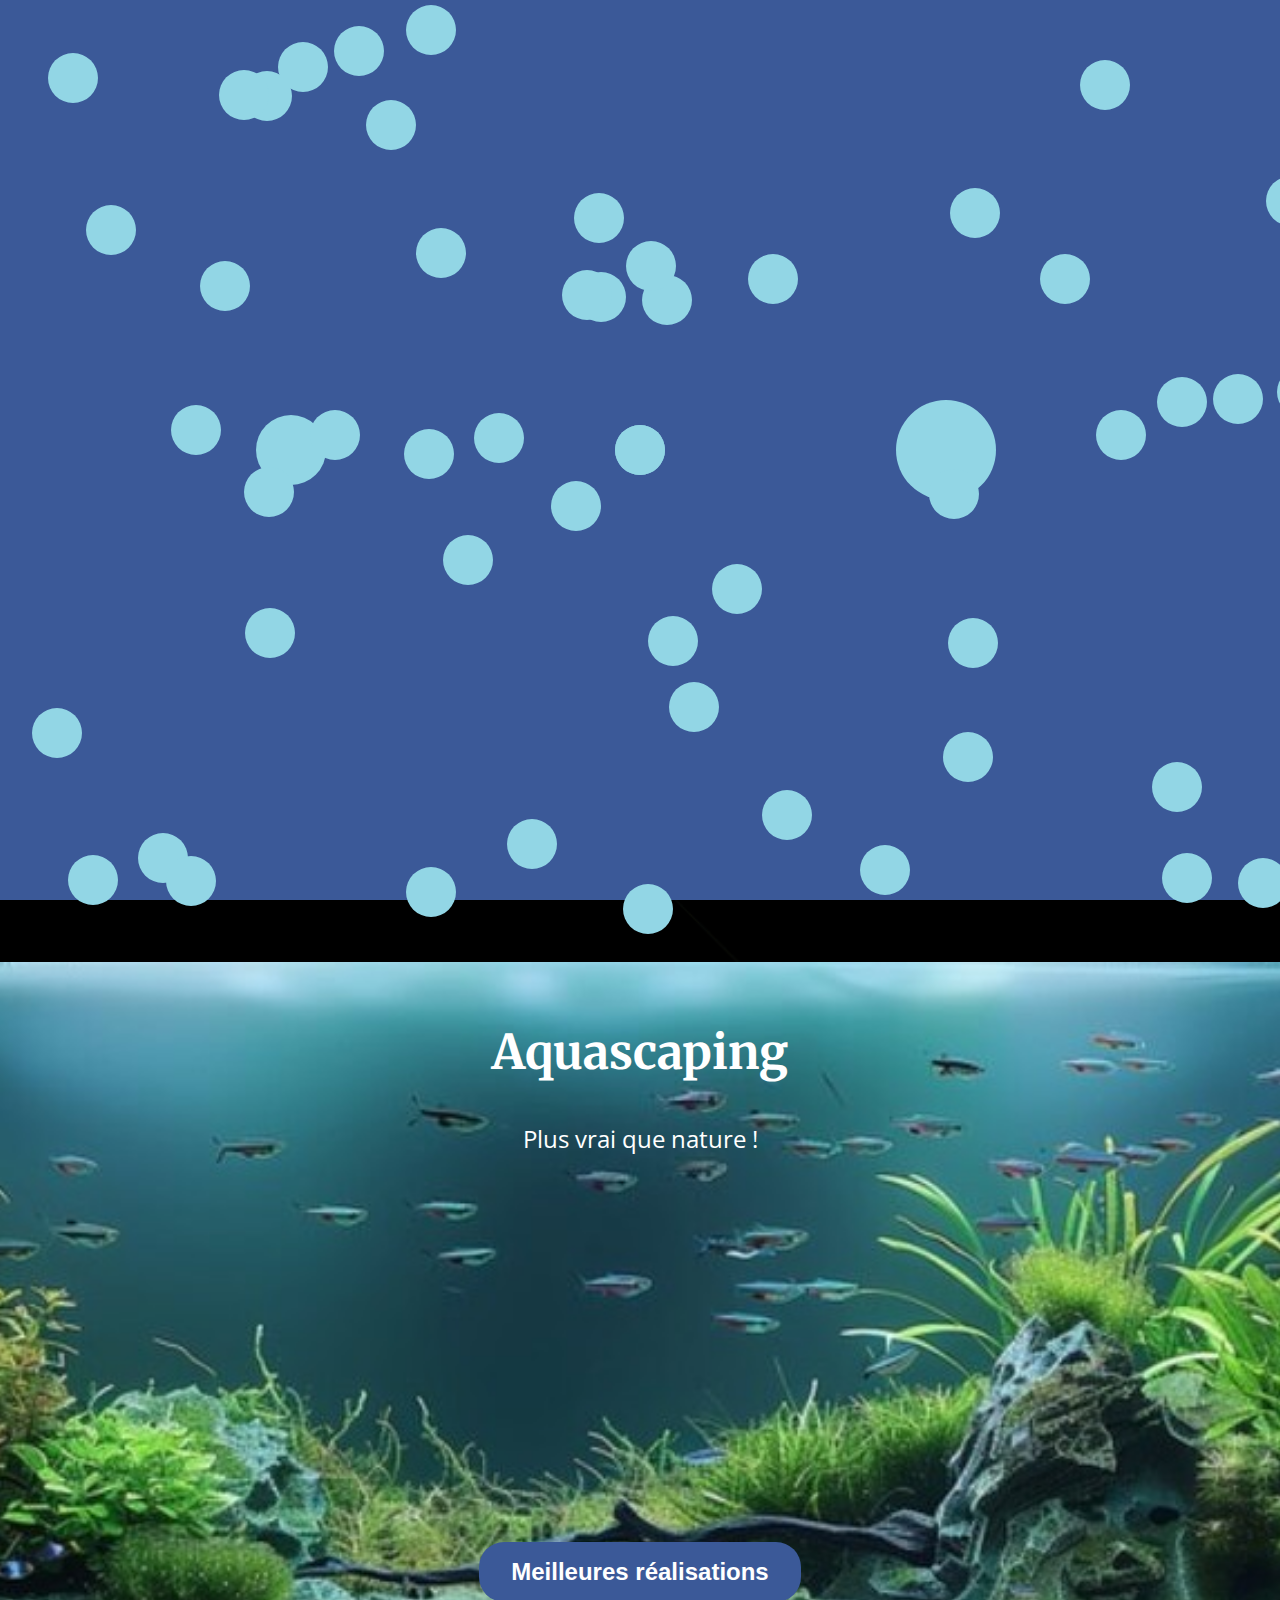
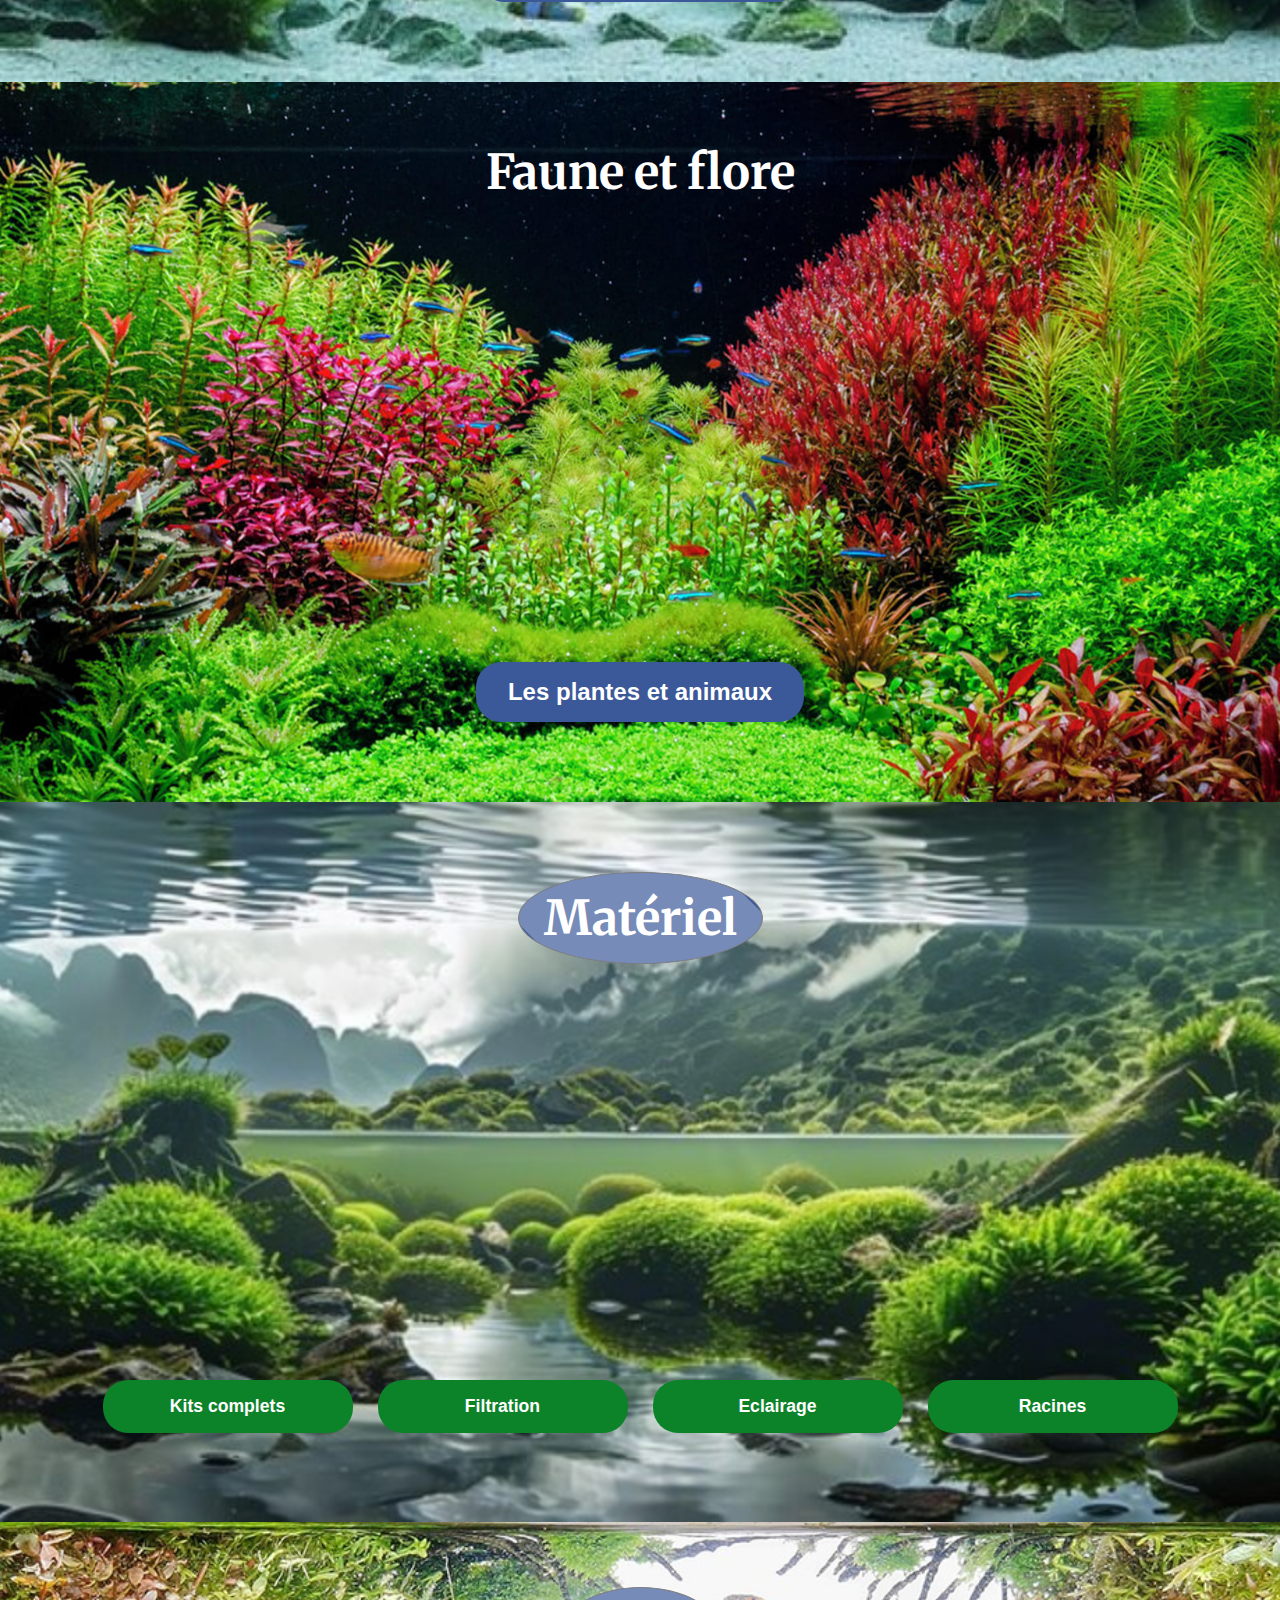
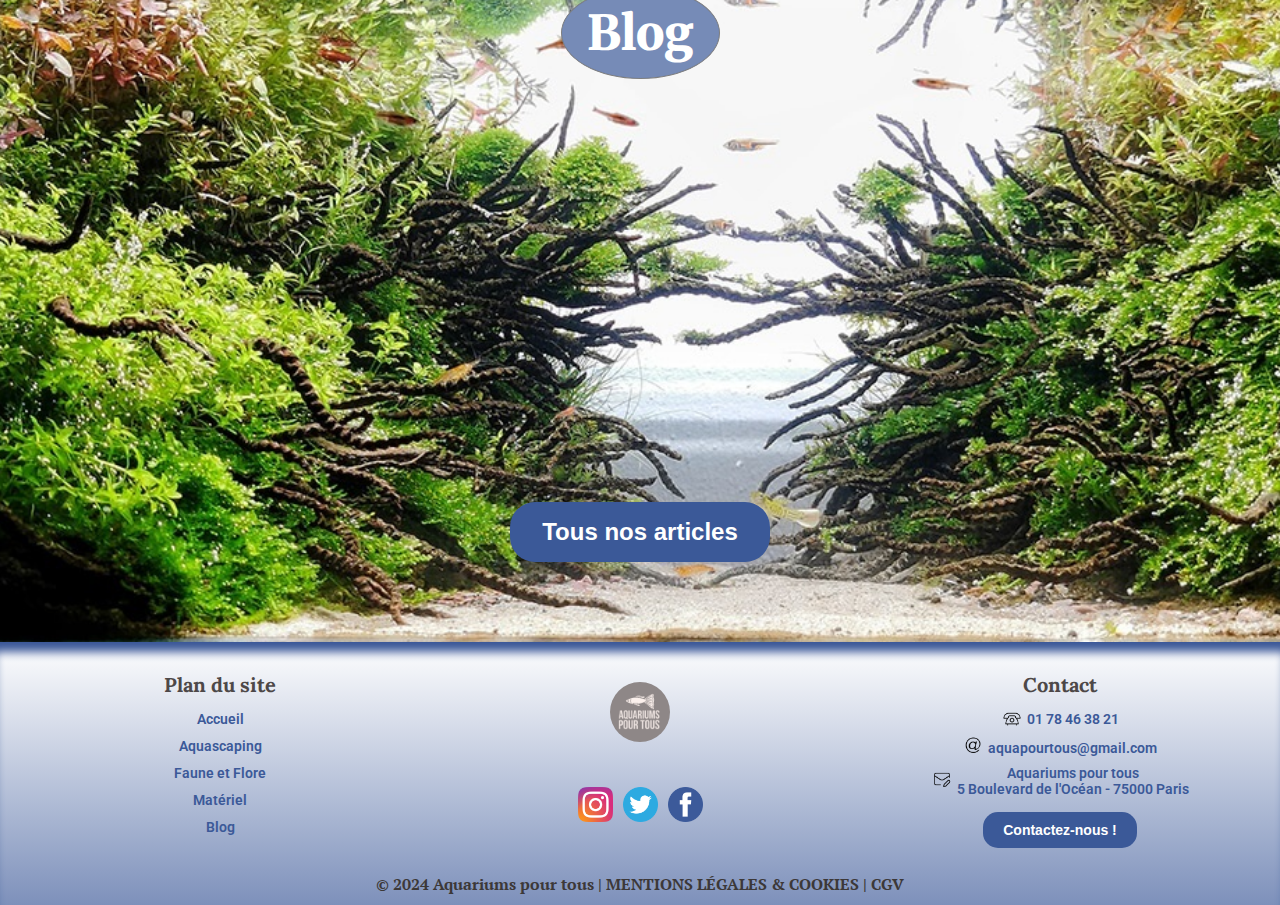
==== index.html @ e6945129 "Update index.html" ====
<!DOCTYPE html>
<html lang="fr">

<head>
    <meta charset="UTF-8">
    <meta name="viewport" content="width=device-width, initial-scale=1.0">
    <title>Aquariums pour tous</title>
    <link rel="stylesheet" href="styles/style.css">
    <link rel="stylesheet" href="styles/style-design.css">
    <link rel="icon" type="image/png" sizes="16x16" href="assets/icon/favicon.png">
    <link href="https://fonts.googleapis.com/css2?family=Lora:ital,wght@0,400..700;1,400..700&family=Merriweather:ital,wght@0,300;0,400;0,700;0,900;1,300;1,400;1,700;1,900&family=Open+Sans:ital,wght@0,300..800;1,300..800&family=PT+Serif:ital,wght@0,400;0,700;1,400;1,700&family=Roboto:ital,wght@0,100;0,300;0,400;0,500;0,700;0,900;1,100;1,300;1,400;1,500;1,700;1,900&display=swap" rel="stylesheet">
</head>

<body>

    <!-----------------------Welcome Animation-------------------->

    <div id="splash-screen" class="splash-screen">
        <div class="bubble"></div>
        <div class="bubble"></div>
        <span id="accueil">Aquariums<br> pour tous</span>
        <div class="bubble"></div>
        <div class="bubble"></div>
    </div>
    
    <!----------------------------Header------------------------->
    
    <header>
        <div class="burger-menu">
            <span class="menu-toggle">&#9776;</span>
            <div>
            <img class="logo-header" src="assets/icon/aquariums-pour-tous.png" alt="aquariums-pour-tous">
            </div>
            <nav class="nav-links">
                <ul>
                    <li><a href="aquascaping/aquascaping.html">Aquascaping</a></li>
                    <li><a href="fauneflore/fauneflore.html">Faune & Flore</a></li>
                    <li><a href="materiel/materiel.html">Matériel</a></li>
                    <li><a href="blog/blog.html">Blog</a></li>
                </ul>
            </nav>
            <div class="search-contact">
                <input type="text" id="searchBar" placeholder="Recherche...">
                <a href="contact/contact.html">Contact</a>

                <!--------------Search Bar Message------------>
                <div id="confirmationMessage" class="confirmation-message">Bientôt disponible !
                </div>
            </div>
        </div>
    </header>

    <!-------------------------Main Page------------------------>

    <main>

        <!------------------------Intro------------------------->

        <section id="intro">
            <h1>Aquariums pour tous</h1>
            <h3>Plongez dans le monde fascinant de l'aquariophilie</h3>
            <a href="aquascaping/aquascaping.html" class="btn">Découverte des aquariums</a>
        </section>

        <!--------------------Aquascaping Section--------------->

        <section id="aquascaping" class="section">
            <h2>Aquascaping</h2>
            <span id="subtitle">Plus vrai que nature !</span>
            <a href="aquascaping/aquascaping3.html" class="btn">Meilleures réalisations</a>
        </section>

        <!------------------Faune & Flore Section------------->

        <section id="faune-flore" class="section">
            <h2>Faune et flore</h2>
            <a href="fauneflore/fauneflore.html" class="btn">Les plantes et animaux</a>
        </section>

        <!--------------------Materiel Section--------------->

        <section id="materiel" class="section">
            <h2 id="matos">Matériel</h2>
            <div class="button-tools">
                <a href="materiel/materiel.html#kits-complets" class="btn2">Kits complets</a>
                <a href="materiel/materiel.html#filtration" class="btn2">Filtration</a>
                <a href="materiel/materiel.html#eclairage" class="btn2">Eclairage</a>
                <a href="materiel/materiel.html#racines-roches" class="btn2">Racines</a>
            </div>
        </section>
        
        <!----------------------Blog Section----------------->

        <section id="blog" class="section">
            <h2 id="matos">Blog</h2>
            <a href="blog/blog.html" class="btn">Tous nos articles</a>
        </section>

        <!------------------Page Up button------------------->

        <div class="back-to-top" id="backToTop"><svg viewBox="0 0 24 24">
            <path d="M12 2L4 10h5v10h6V10h5L12 2z"></path>
        </svg></div>
    </main>

    <!-----------------------Footer-------------------------->

    <footer class="footer footer-bis">

        <div class="footer-content">
            <div class="footer-section">
                <h3>Plan du site</h3>
                <p><a href="index.html">Accueil</a></p>
                <p><a href="aquascaping/aquascaping.html">Aquascaping</a></p>
                <p><a href="fauneflore/fauneflore.html">Faune et Flore</a></p>
                <p><a href="materiel/materiel.html">Matériel</a></p>
                <p><a href="blog/blog.html">Blog</a></p>
                </div>
            <div class="footer-section">
                <img class="logo2" src="assets/icon/aquariums-pour-tous.png" alt="aquariums-pour-tous" title="aquariums-pour-tous">
                <div class="logo-icons">
                    <img src="assets/icon/instagram-2.png" alt="Instagram">
                    <img src="assets/icon/twitter.png" alt="Twitter">
                    <img src="assets/icon/facebook.png" alt="Facebook">
                </div>
            </div>
            <div class="footer-section">
                <h3>Contact</h3>
                    <div class="contact"><img class="phone" src="assets/icon/phone.png" alt="telephone"> 01 78 46 38 21</div>
                    <div class="contact"><img class="phone" src="assets/icon/arobase.png" alt="email"> aquapourtous@gmail.com
                    </div>
                    <div class="contact"><img class="phone" src="assets/icon/enveloppe.png" alt="adresse"> Aquariums pour tous
                        <br> 5 Boulevard de l'Océan - 75000 Paris</div>
                <a href="contact/contact.html" class="btn contact-us">Contactez-nous !</a>
            </div>
        </div>
        <div class="footer-bottom">
            <p>© 2024 Aquariums pour tous | MENTIONS LÉGALES & COOKIES | CGV</p>
        </div>
    </footer>

    <!-----------------------Scripts-------------------------->

    <script src="https://code.jquery.com/jquery-3.6.0.min.js"></script>
    <script src="scripts/scripts.js"></script>
    <script src="scripts/script-accueil.js"></script>

</body>

</html>
---- styles/style.css ----
/*--------------Animation first visit---------------*/

/*------------Welcome text---------------*/

#accueil {
    font-family: 'Merriweather', serif;
    font-weight: 600;
    font-size: 4.5em; 
    color: #ffffff; 
    opacity: 0; 
    transform: translateY(300px); 
    animation: fadeInUp 2s ease-out forwards; 
    animation-delay: 1s; 
    position: relative;
    z-index: 10; 
}

.splash-screen {
    position: fixed;
    width: 100%;
    height: 100%;
    background-color: #3b5998; 
    display: flex;
    justify-content: center;
    align-items: center;
    z-index: 9999;
}

/*------Animation Welcome text--------*/

@keyframes fadeInUp {
    0% {
        opacity: 0;
        transform: translateY(300px);
    }
    100% {
        opacity: 1;
        transform: translateY(0);
    }
}

/*--------Different bubbles-------*/

.bubble {
    width: 50px;
    height: 50px;
    background-color: #92d6e5;
    border-radius: 50%;
    animation: float 4s ease-in-out infinite;
    position: absolute;
}

.bubble:nth-child(2) {
    width: 70px;
    height: 70px;
    animation-duration: 6s;
    left: 20%;
}

.bubble:nth-child(3) {
    width: 30px;
    height: 30px;
    animation-duration: 5s;
    left: 50%;
}

.bubble:nth-child(4) {
    width: 100px;
    height: 100px;
    animation-duration: 7s;
    left: 70%;
}

/*----Movement of different bubbles---*/

@keyframes float {
    0% {
        transform: translateY(100%);
        opacity: 1;
    }
    100% {
        transform: translateY(-100%);
        opacity: 0;
    }
}


/*-----------------Main Accueil----------------------*/

/*-----Backgroung Image Section---------*/

main {
    overflow-x: hidden;
}

#intro {
    background-image: url('../assets/images/accueil/aquascape.png');
    height: 100vh;
    margin-top: 62px;
}

#aquascaping,
#faune-flore,
#materiel,
#blog,
#intro {
    background-repeat: no-repeat;
    background-position: center;
    background-size: cover;
    color: white;
    text-align: center;
    width: 100%;
    display: flex;
    flex-direction: column;
    align-items: center;
    position: relative;
    color: white;
}

#aquascaping,
#faune-flore,
#materiel,
#blog {
    height: 80vh;
}

#aquascaping {
    background-image: url('../assets/images/accueil/aquascaping.jpg');
}

#faune-flore {
    background-image: url('../assets/images/accueil/fauneflore.jpg');
}

#materiel {
    background-image: url('../assets/images/accueil/materiel.jpg');
}

#blog {
    background-image: url('../assets/images/accueil/blog.jpeg');
    font-weight: bolder;
}

/*-----------------Intro------------------*/

#intro h1 {
    font-size: 2.5rem;
    z-index: 1;
    margin: 0;
    font-family: "Lora", serif;
    line-height: 45px;
    animation: glow 3s ease-in-out infinite; 
}

.section {
    text-align: center;
    padding: 20px;
}

.section h2 {
    font-family: 'Merriweather', serif;
    margin-bottom: 20px;
    font-size: 3rem;
}

h2 {
    font-size: 2rem;
}

#intro h3 {
    font-size: 1rem;
    margin-top: 12px;
    width: 700px;
    z-index: 1;
}

#blog h2 {
    font-size: 3rem;
    margin-top: 5vh;
}

/*-----------------Title Animation-------------*/

@keyframes glow {
    0% {
        text-shadow: 0 0 5px #ffffff, 0 0 10px #ffffff, 0 0 15px #3b5998, 0 0 20px #3b5998, 0 0 25px #3b5998, 0 0 30px #3b5998;
    }
    50% {
        text-shadow: 0 0 8px #ffffff, 0 0 12px #0d8329, 0 0 18px #0d8329, 0 0 24px #0d8329, 0 0 30px #0d8329, 0 0 36px #0d8329;
    }
    100% {
        text-shadow: 0 0 5px #ffffff, 0 0 10px #ffffff, 0 0 15px #3b5998, 0 0 20px #3b5998, 0 0 25px #3b5998, 0 0 30px #3b5998;
    }
}

/*---------------Aquascaping Section---------*/

#subtitle {
    padding-top: 20px;
    font-size: 1.5rem;
}

/*---------------Materiel Section------------*/

#matos {
    padding: 25px 25px;
    font-weight: bolder;
    line-height: 40px;
    border: 1px solid grey;
    border-radius: 50%;
    background: #3b5998;
    margin-top: 50px;
    font-size: 3rem;
    animation: rotate3D 5s linear infinite;
    transform-style: preserve-3d;
    position: relative;
    overflow: hidden; 
}

#matos::before {
    content: "";
    position: absolute;
    top: -50%;
    left: -50%;
    width: 200%;
    height: 200%;
    background: rgba(255, 255, 255, 0.3); 
    transform: rotate(45deg);
    animation: shine 2s linear infinite;
}

/*----------Tilte animation rotation--------*/

@keyframes rotate3D {
    from {
        transform: rotateY(0deg);
    }
    to {
        transform: rotateY(360deg);
    }
}

/*------Animation for shine effect--------*/

@keyframes shine {
    from {
        transform: translateX(-200%) rotate(45deg);
    }
    to {
        transform: translateX(200%) rotate(45deg);
    }
}

/*-----------------Buttons---------------*/

#intro .btn {
    position: absolute;
    bottom: 80px;
    display: inline-block;
    padding: 1rem 2rem;
    background: #0d8329;
    color: white;
    text-decoration: none;
    border-radius: 25px;
    z-index: 1;
    font-family: sans-serif;
    font-weight: bold;
    font-size: 1.5rem;
    transition: all 0.5s ease;
}

.section .btn {
    position: absolute;
    background: #3b5998;
    color: white;
    text-decoration: none;
    padding: 1rem 2rem;
    border-radius: 25px;
    bottom: 80px;
    font-family: sans-serif;
    font-weight: bold;
    font-size: 1.5rem;
    transition: all 0.5s ease;
}

.btn2 {
    width: 250px;
    font-family: sans-serif;
    font-weight: bolder;
    font-size: 1.1rem;
    padding: 1rem 1.5rem;
    background: #0d8329;
    color: white;
    text-decoration: none;
    border-radius: 25px;
    flex: 1;
    text-align: center;
    transition: all 0.5s ease;
}

#intro .btn:hover {
    background: white;
    color: #0d8329;
}

.section .btn:hover {
    background: white;
    color: #3b5998;
}

.button-tools {
    position: absolute;
    display: flex;
    justify-content: space-between;
    align-items: center;
    flex-wrap: wrap;
    gap: 25px;
    margin: 62vh auto;
}

.btn2:hover {
    background: white;
    color: #0d8329;
}


/*----------Media Queries Tablet--------------*/

@media (max-width: 910px) {
    
    #intro  {
        height: 75vh;
    }

    #intro .btn, .section .btn {
        bottom: 30px;
    }
   
}
---- styles/style-design.css ----
/*---------Global Styles-----------*/

* {
    box-sizing: border-box;
}

body {
    font-family: 'Open Sans', sans-serif;
    margin: 0;
    padding: 0;
}

/*-------Header----------*/

header {
    font-family: 'Merriweather', serif;
    background-color: #3b5998;
    color: white;
    position: fixed;
    top: 0;
    left: 0;
    width: 100%;
    z-index: 1000;
}

.burger-menu {
    display: flex;
    justify-content: space-between;
    align-items: center;
    padding: 0 12px;
}

.logo-header {
    width: 55px;
    height: 55px;
    border-radius: 50%;
    margin-top: 3px;
}

.nav-links ul {
    list-style: none;
    margin: 0;
    padding: 0;
    display: flex;
}

.nav-links ul li {
    margin: 0 15px;
}

.nav-links ul li a {
    font-family: 'Open Sans', sans-serif;
    color: white;
    text-decoration: none;
    font-weight: bold;
    font-size: 18px;
}

.search-contact {
    display: flex;
    align-items: center;
}

.search-contact input {
    width: 120px;
    height: 23px;
    font-size: 16px;
    padding: 5px;
}

.search-contact a {
    font-family: 'Open Sans', sans-serif;
    font-weight: bold;
    color: white;
    text-decoration: none;
    margin-left: 15px;
}

.menu-toggle {
    display: none;
    font-size: 24px;
    cursor: pointer;
    margin-right: 10px;
}

/*----------------------Message Too Later--------------------------*/

.confirmation-message {
    display: none;
    position: fixed;
    top: 20px;
    right: 20px;
    padding: 15px;
    background-color: #4CAF50;
    color: white;
    font-size: 16px;
    border-radius: 5px;
    box-shadow: 0px 4px 6px rgba(0, 0, 0, 0.1);
    z-index: 1000;
}

.confirmation-message.show {
    display: block;
    animation: fadeout 4s ease-in-out forwards;
}

@keyframes fadeout {
    0% {
        opacity: 1;
    }
    80% {
        opacity: 1;
    }
    100% {
        opacity: 0;
        display: none;
    }
}


/*-------Footer styles-----------*/

.footer {
    background: linear-gradient(to bottom, #ffffff, #3b5898a9);
}

.footer-bis {
    box-shadow: inset 0px 15px 10px -5px rgb(59, 88, 152);
}

.footer-content {
    display: flex;
    justify-content: space-around;
    align-items: flex-start;
    padding: 10px;
}

.footer-section {
    flex: 1;
    text-align: center;
}

.footer-section h3 {
    font-family: "Lora", serif;
    font-weight: 700;
    font-size: 20px;
    color: rgb(77, 72, 72);
    margin-bottom: 10px;
}

.footer-section a {
    font-family: "Roboto", sans-serif;
    font-weight: 600;
    font-size: 14px;
    color: #3b5998;
    margin: 5px 0;
    text-decoration: none;
}

.footer-section p {
    line-height: 10px;
}

.footer-section a:hover {
    text-decoration: underline;
}

/*----Footer icons-----*/

.footer-section .logo-icons {
    display: flex;
    justify-content: center;
    gap: 10px;
    margin-top: 40px;
}

.logo-icons {
    width: 35px;
    height: 35px;
    margin: auto;
}

.logo2 {
    width: 60px;
    height: 60px;
    border-radius: 50%;
    margin-top: 30px;
}

.footer-section .phone {
    width: 20px;
    height: 20px;
    margin-bottom: 4px;
}

.footer-section .contact {
    display: flex;
    align-items: center;
    justify-content: center;
    font-family: "Roboto", sans-serif;
    font-weight: 600;
    font-size: 14px;
    margin: 5px 0;
    color: #3b5998;
    gap: 5px;
}

/*----Footer button----*/

.footer-section .btn {
    display: inline-block;
    padding: 10px 20px;
    background: #3b5998;
    color: white;
    font-family: sans-serif;
    font-weight: bold;
    text-decoration: none;
    border-radius: 15px;
    margin-top: 10px;
}

.footer-section a.contact-us:hover {
    text-decoration: none;
    background: white;
    color: #3b5998;
    transition: 1s;
}

/*-----Footer bottom----*/

.footer-bottom {
    text-align: center;
    padding: 10px;
}

.footer-bottom p {
    font-family: "PT Serif", serif;
    font-weight: 600;
    font-size: 16px;
    color: rgb(60, 56, 56);
    margin: 0;
}

/*-----Page Up button-----*/

.back-to-top {
    display: none;
    position: fixed;
    bottom: 3px;
    right: 3px;
    width: 45px;
    height: 45px;
    background-color: rgb(206, 195, 195);
    border: 3px solid #5f5d5d;
    color: #3b5998;
    text-align: center;
    font-size: 24px;
    border-radius: 50%;
    cursor: pointer;
    top: 1;
    z-index: 20000;
}

.back-to-top:hover {
    background-color: rgb(59, 89, 152);
    transition: 0.35s;
}

.back-to-top svg {
    width: 40px;
    height: 40px;
    fill: #3b5998;
}

.back-to-top svg:hover {
    fill: #ffffff;
    transition: 0.35s;
}

/*-------Comments Section-----*/

.comments-section {
    display: flex;
    flex-wrap: wrap;
    gap: 20px;
    margin-bottom: 40px;
    padding: 20px;
    background-color: #f9f9f9;
    border-radius: 8px;
    box-shadow: 1px 10px 15px rgb(59, 89, 152);
    font-family: "Lora", serif;
    color : #3b5998;
  }
  
  .existing-comments, .new-comment {
    flex: 1;
  }
  
  .comment {
    margin-bottom: 20px;
  }
  
  .comment p {
    font-family: "Roboto", sans-serif;
    color: #333;
  }
  
  .comment-header {
    display: flex;
    justify-content: space-between;
    align-items: center;
    margin-bottom: 10px;
  }
  
  .comment-author {
    font-family: 'Open Sans', sans-serif;
    font-weight: bold;
    color: #333;
  }
  
  .star-rating span {
    color: gold;
    font-size: 18px;
  }
  
  .new-comment form {
    display: flex;
    flex-direction: column;
  }
  
  .new-comment input, .new-comment textarea {
    margin-bottom: 15px;
    padding: 10px;
    font-size: 16px;
    border: 1px solid #ddd;
    border-radius: 4px;
  }
  
  .new-comment textarea {
    resize: vertical;
  }
  
  .star-rating-input {
    display: flex;
    align-items: center;
    margin-bottom: 15px;
  }
  
  .star-rating-input .stars {
    display: flex;
    gap: 5px;
    margin-left: 10px;
  }
  
  .star-rating-input input {
    display: none;
  }
  
  .star-rating-input label {
    font-size: 24px;
    color: rgb(169, 169, 169);
    cursor: pointer;
  }
  
  .star-rating-input label:hover {
    color: gold;
  }
  
  button[type="submit"] {
    background-color: #3b5998;
    color: white;
    border: none;
    padding: 10px;
    font-size: 16px;
    cursor: pointer;
    border-radius: 4px;
    transition: background-color 0.3s ease;
  }
  
  button[type="submit"]:hover {
    background-color: #2c4273;
  }
  
  
  
/*----------Media Queries Tablet--------------*/

@media (max-width: 910px) {

    
    #intro h1 {
        font-size: 2.5rem;
        margin-top: 1vh;
        line-height: 5vh;
    }

    .intro, .outil img {
        max-height: 55vh;
    }

    .button-tools {
        gap: 5px;
        margin: 70vh auto;
    }

}
  
/*----------Media Queries Smartphone--------------*/

@media (max-width: 768px) {

    /*----Animation first visit-------*/

    #accueil {
        font-size: 25px;
        text-align: center;
    }

    /*--------Header-------*/

    .nav-links ul {
        display: none;
        flex-direction: column;
        background-color: #3b5998;
        position: absolute;
        top: 62px;
        left: 0;
        width: 45%;
        padding: 10px 0;
    }

    .nav-links ul li {
        margin: 10px 0;
        padding-left: 15px;
    }

    .menu-toggle {
        display: block;
        margin-right: 10px;
    }

    .search-contact {
        flex: 1;
        justify-content: flex-end;
    }

    /*-------Intro-------*/

    #intro h1 {
        font-size: 2rem;
        margin-top: 5px;
    }

    .intro, .outil img {
        max-height: 70vh;
    }

    #intro .btn {
        padding: 1rem 1rem;
        font-size: 1.2rem;
    }

    #intro h3 {
        font-size: 0.8rem;
    }

    /*------Article content-----*/

    .section h2,
    #matos,
    #blog h2 {
        font-size: 2rem;
    }

    #subtitle {
        padding-top: 1px;
        font-size: 1rem;
    }

    .btn2 {
        width: 300px;
        font-size: 0.7rem;
        padding: 0.8rem 0.1rem;
    }

    /*-----Hamburger menu-------*/

    .nav-links.open ul {
        display: flex;
    }

    /*----------Comments--------*/

    .comments-section {
        flex-direction: column;
        padding: 10px;
    }
  
    .new-comment input, .new-comment textarea {
        font-size: 14px;
        padding: 8px;
    }
  
    button[type="submit"] {
        font-size: 14px;
        padding: 8px;
    }

    /*----------Footer---------*/

    .footer-content {
        flex-direction: column;
        align-items: center;
        padding: 0;
    }

    .footer-section p {
        line-height: 3px;
    }

    .footer-section h3 {
        margin-bottom: 5px;
    }

    .footer-bottom p {
        font-size: 12px;
    }
    
    .footer-section .contact {
        margin: 0;
    }
    
    .footer-bottom {
        padding: 0;
    }

    /*----Footer icons----*/

    .footer-section .logo-icons {
        gap: 10px;
        margin-top: 10px;
    }

    .logo2 {
        width: 40px;
        height: 40px;
        margin: 0;
    }

    .logo-icons {
        width: 20px;
        height: 20px;
    }

    .footer-section .btn {
        padding: 8px 8px;
        margin-top: 5px;
    }

}
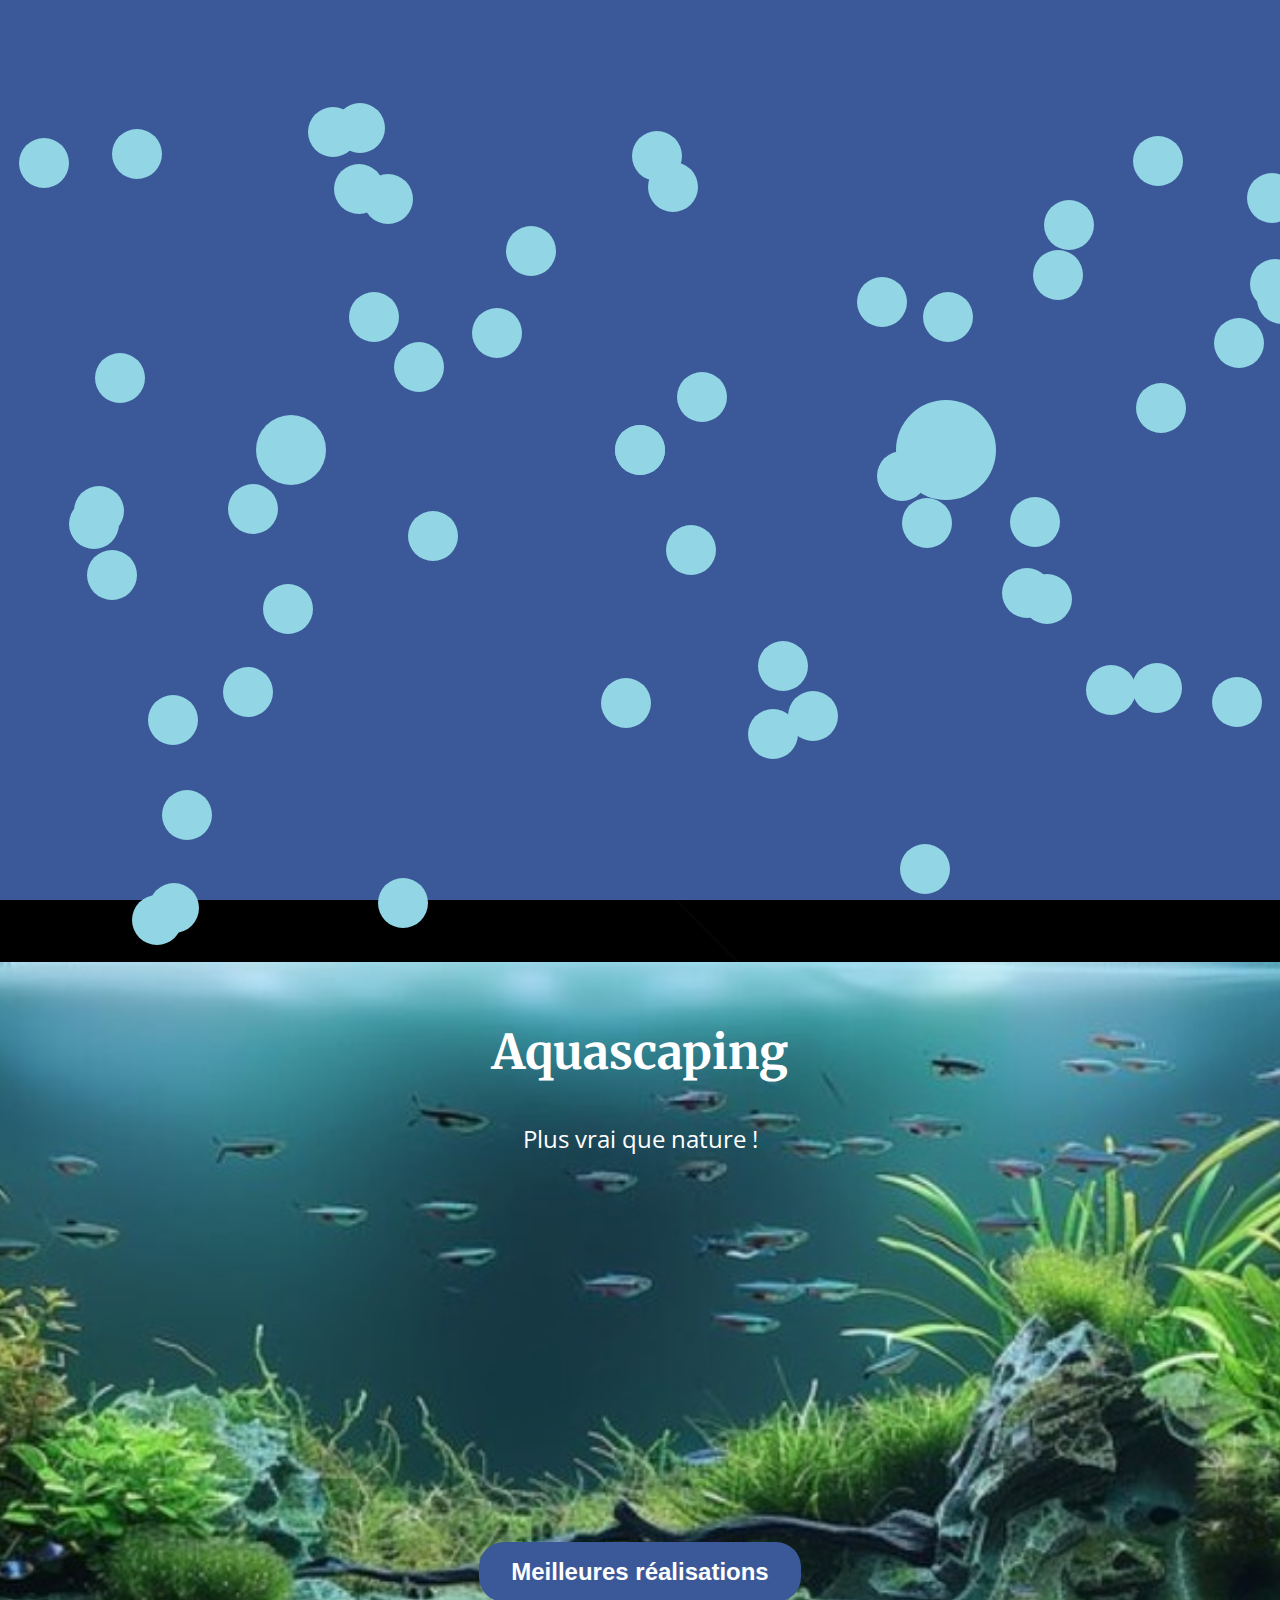
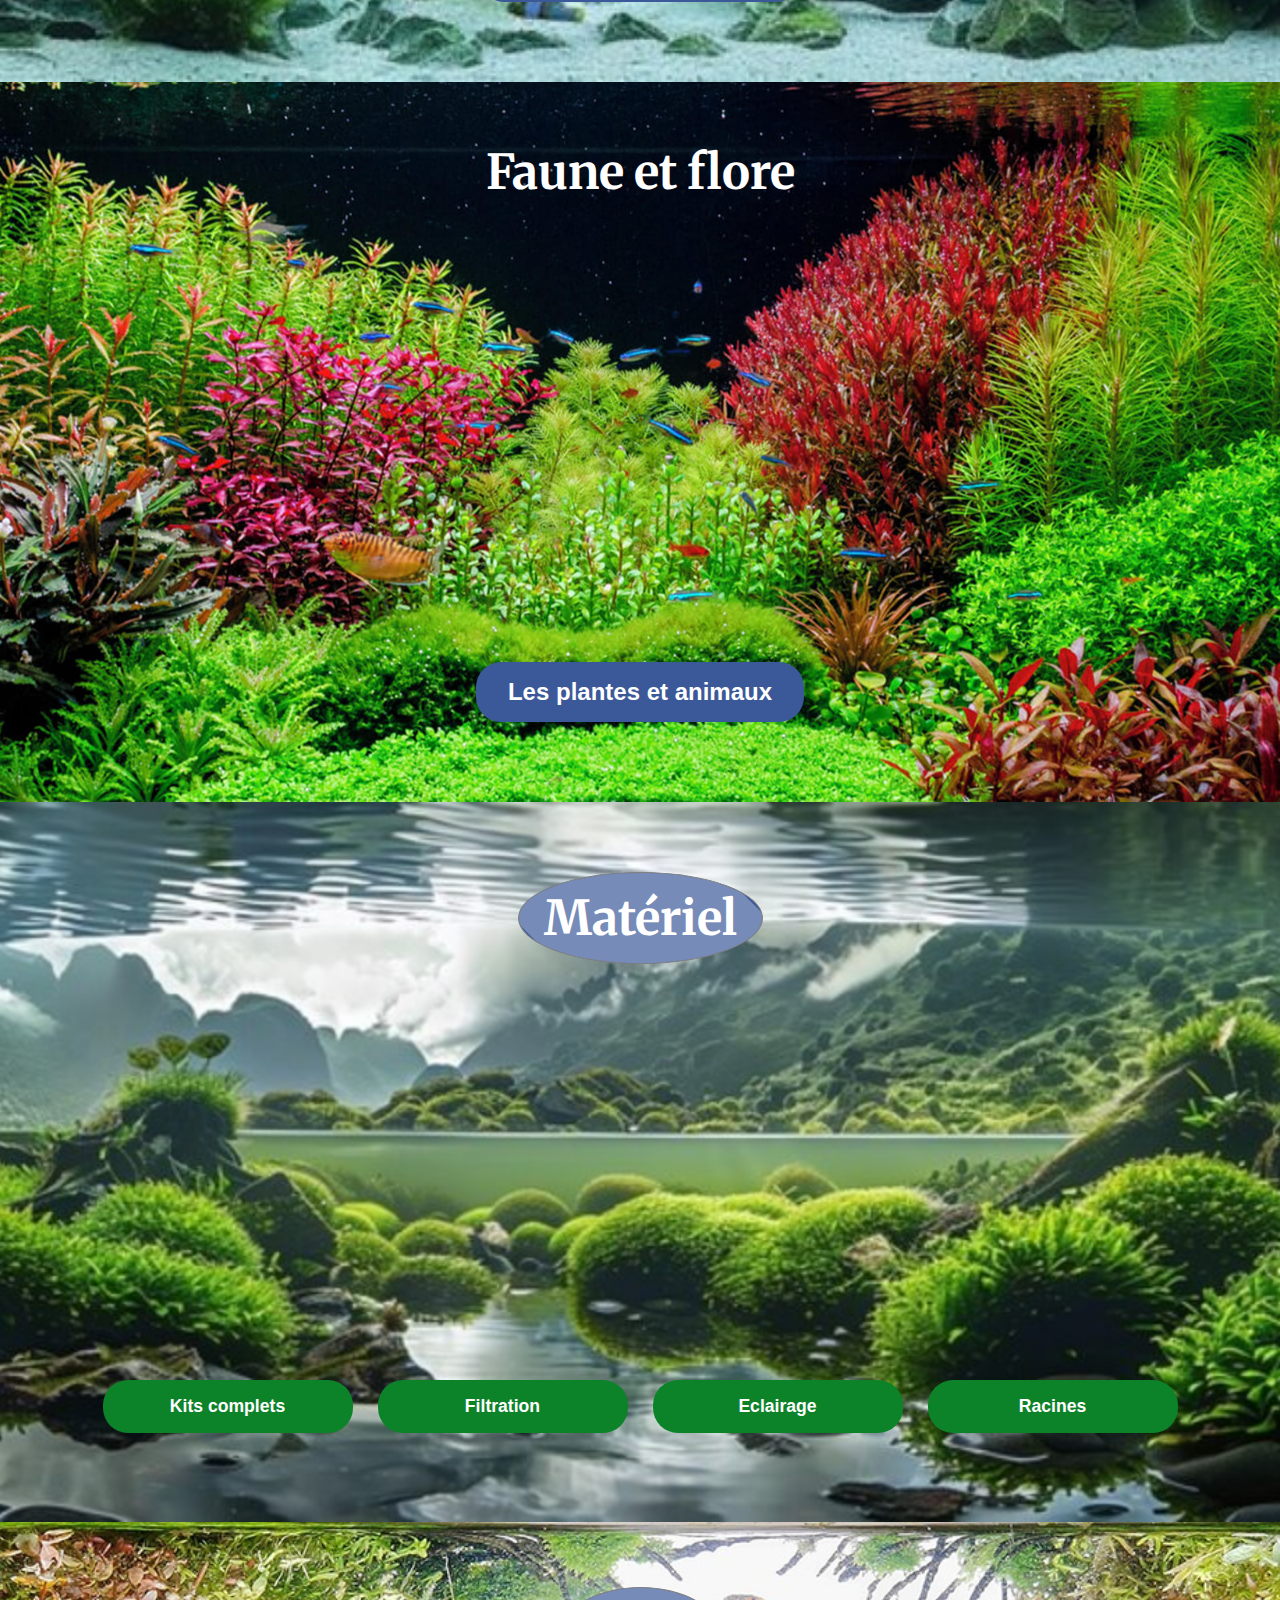
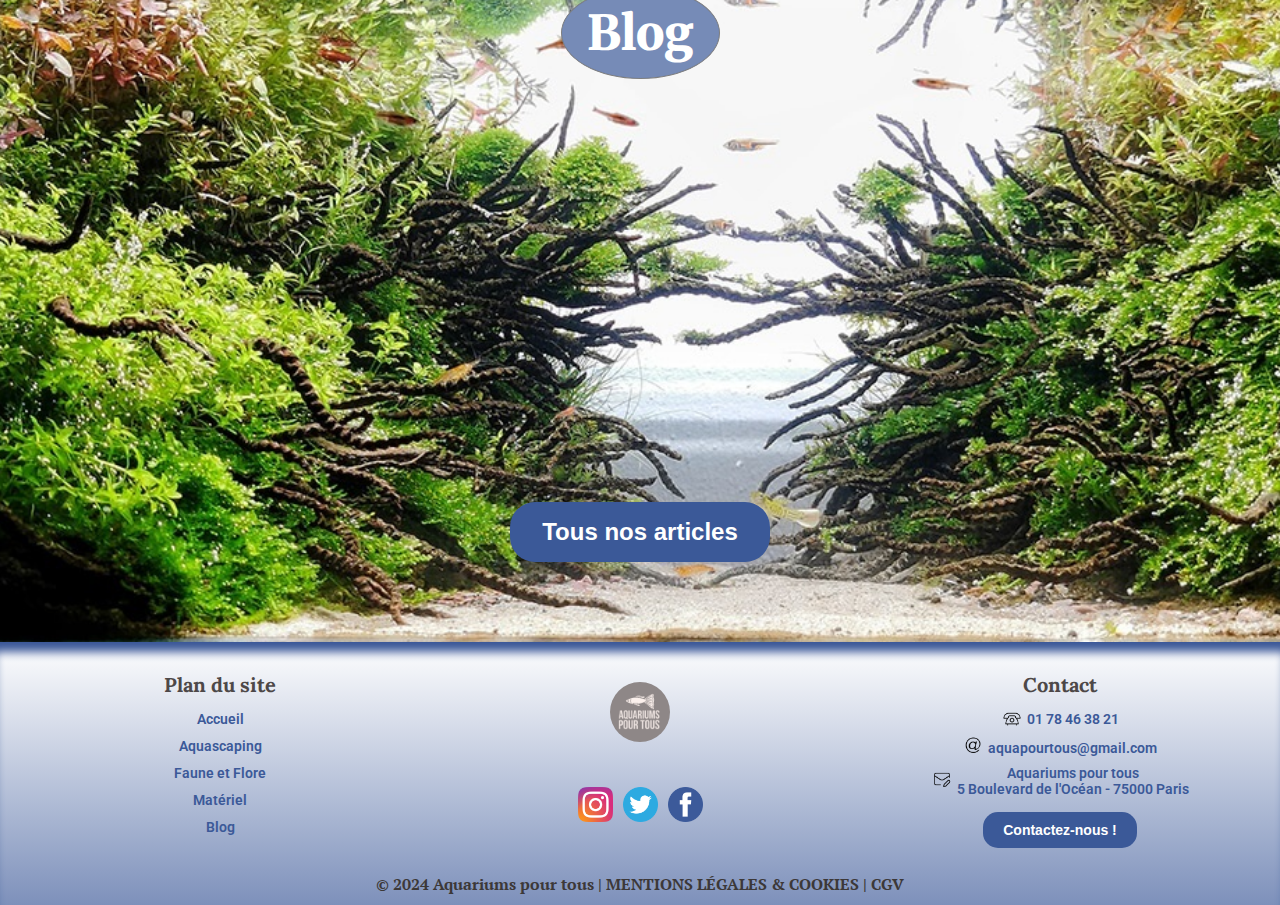
==== commit 1bfb0947: "Update index.html" ====
--- a/index.html
+++ b/index.html
@@ -18,7 +18,7 @@
     <div id="splash-screen" class="splash-screen">
         <div class="bubble"></div>
         <div class="bubble"></div>
-        <span id="accueil">Aquariums<br> pour tous</span>
+        <span id="accueil">Aquariums pour tous</span>
         <div class="bubble"></div>
         <div class="bubble"></div>
     </div>
--- a/styles/style-design.css
+++ b/styles/style-design.css
@@ -412,7 +412,7 @@
     /*----Animation first visit-------*/
 
     #accueil {
-        font-size: 25px;
+        font-size: 2em;
         text-align: center;
     }
 
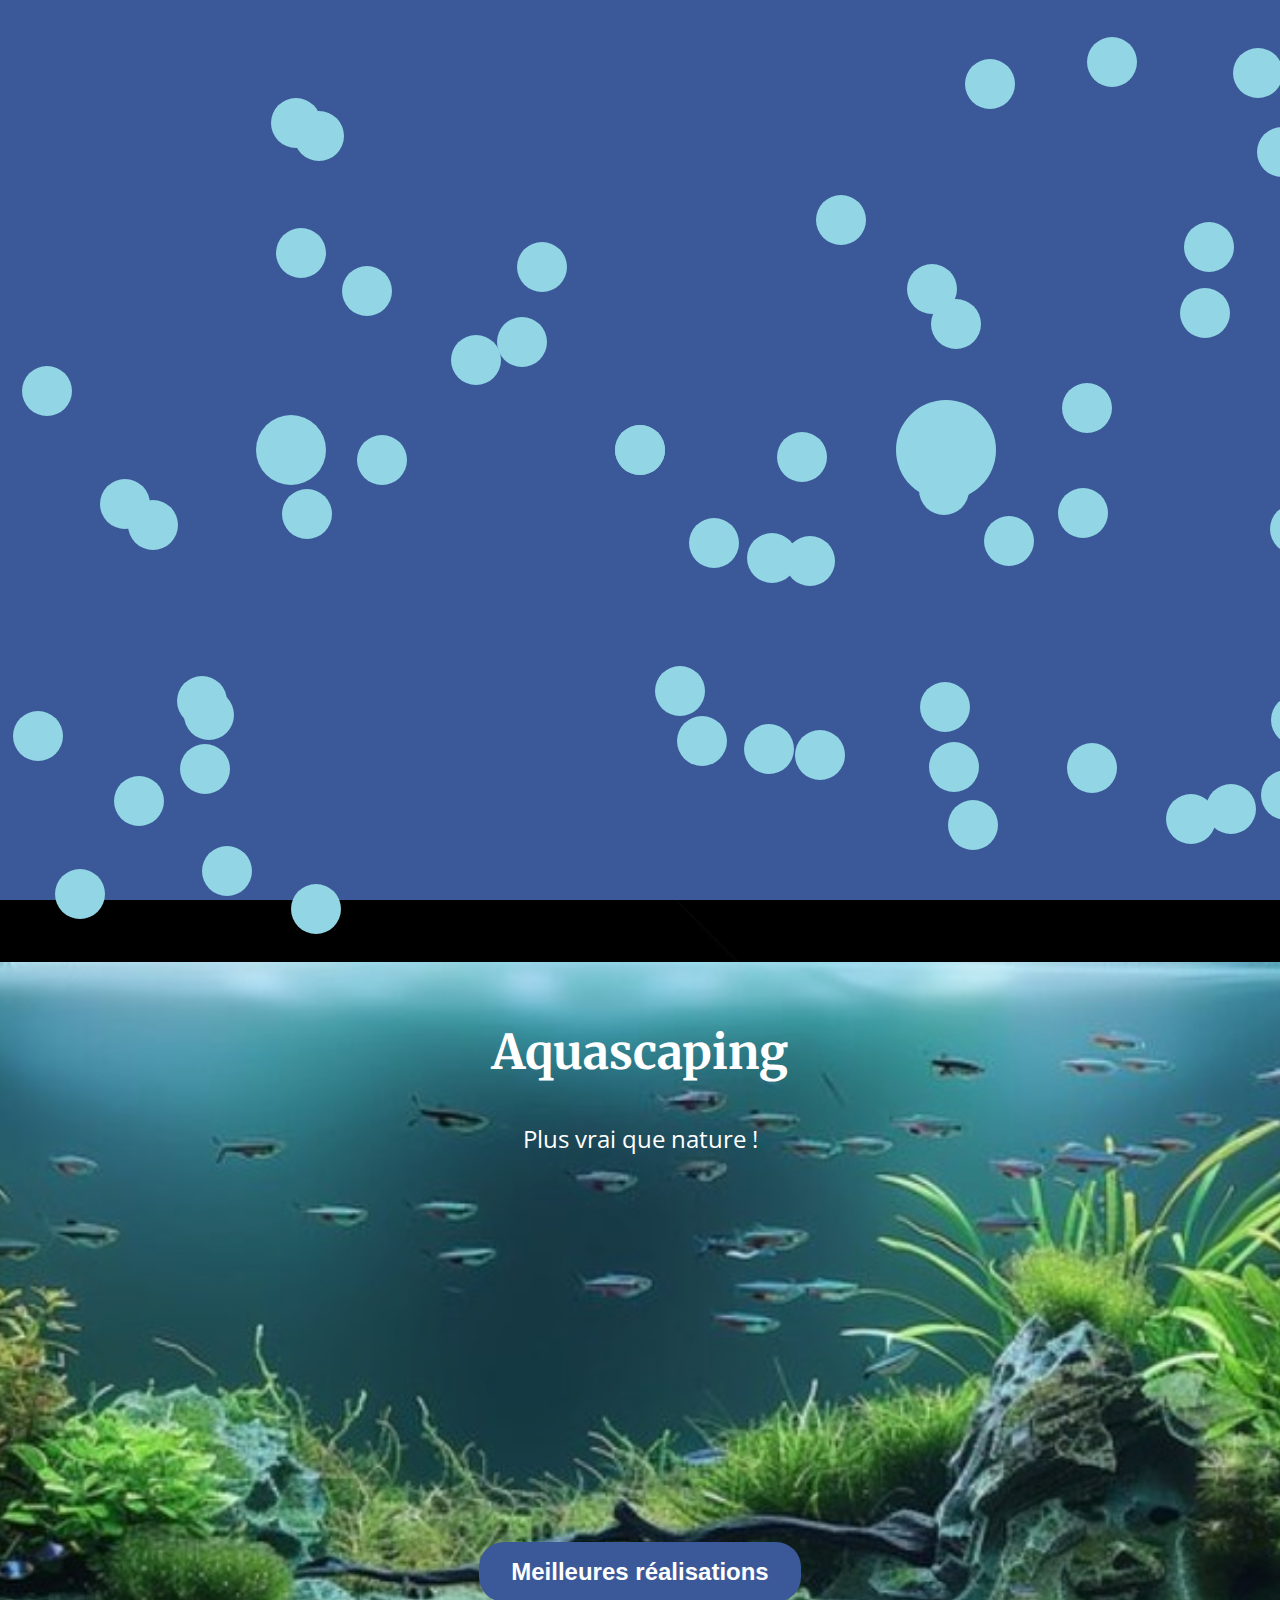
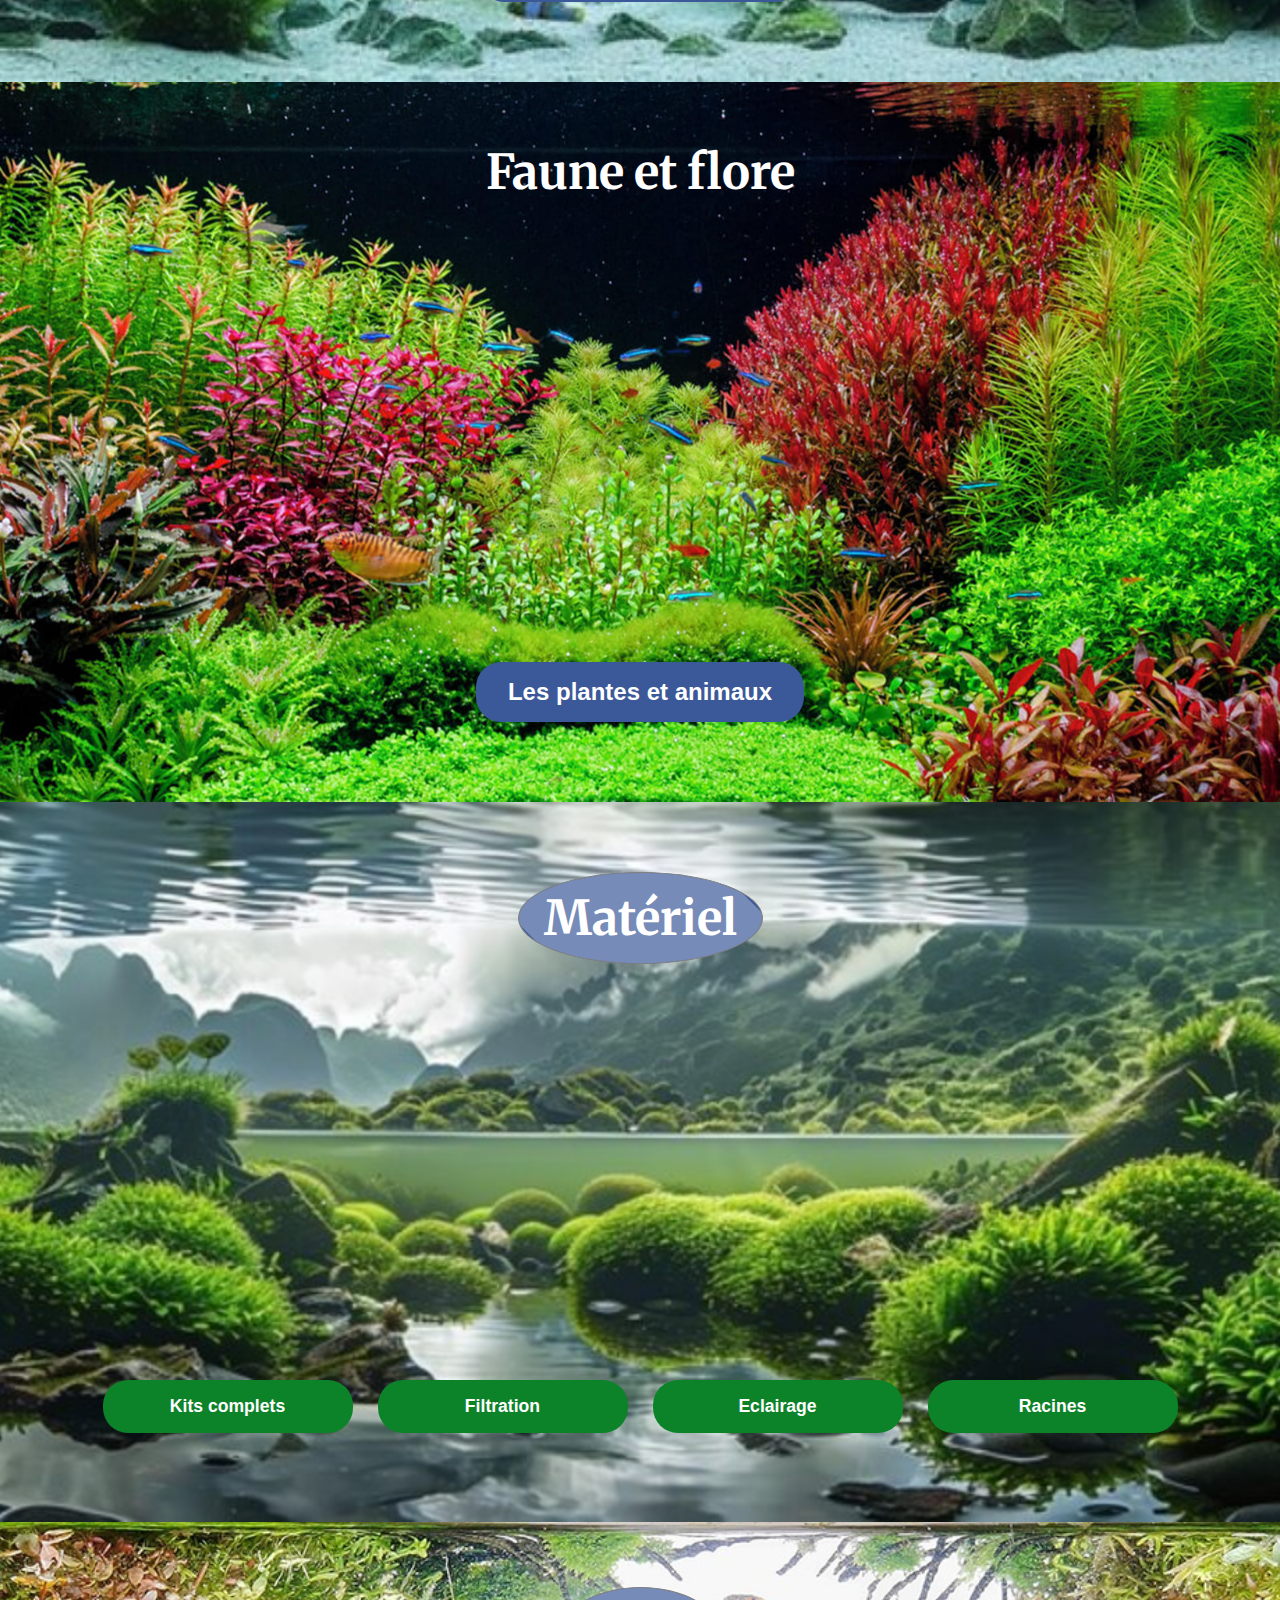
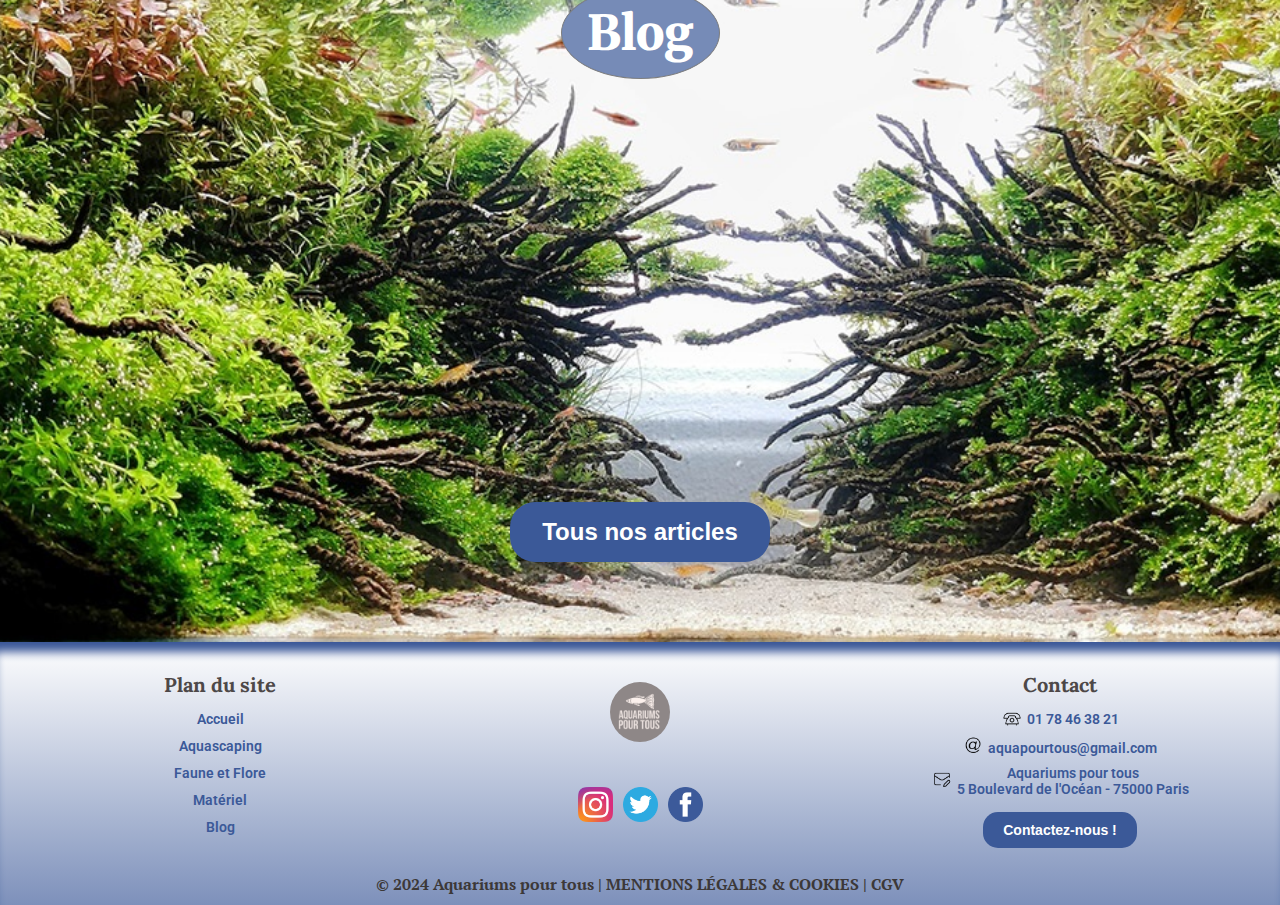
==== commit 4dabd59c: "Update index.html" ====
--- a/index.html
+++ b/index.html
@@ -18,7 +18,7 @@
     <div id="splash-screen" class="splash-screen">
         <div class="bubble"></div>
         <div class="bubble"></div>
-        <span id="accueil">Aquariums pour tous</span>
+        <span id="accueil">Bienvenue sur Aquariums pour tous</span>
         <div class="bubble"></div>
         <div class="bubble"></div>
     </div>
--- a/styles/style-design.css
+++ b/styles/style-design.css
@@ -412,8 +412,7 @@
     /*----Animation first visit-------*/
 
     #accueil {
-        font-size: 2em;
-        text-align: center;
+        font-size: 1.5em;
     }
 
     /*--------Header-------*/
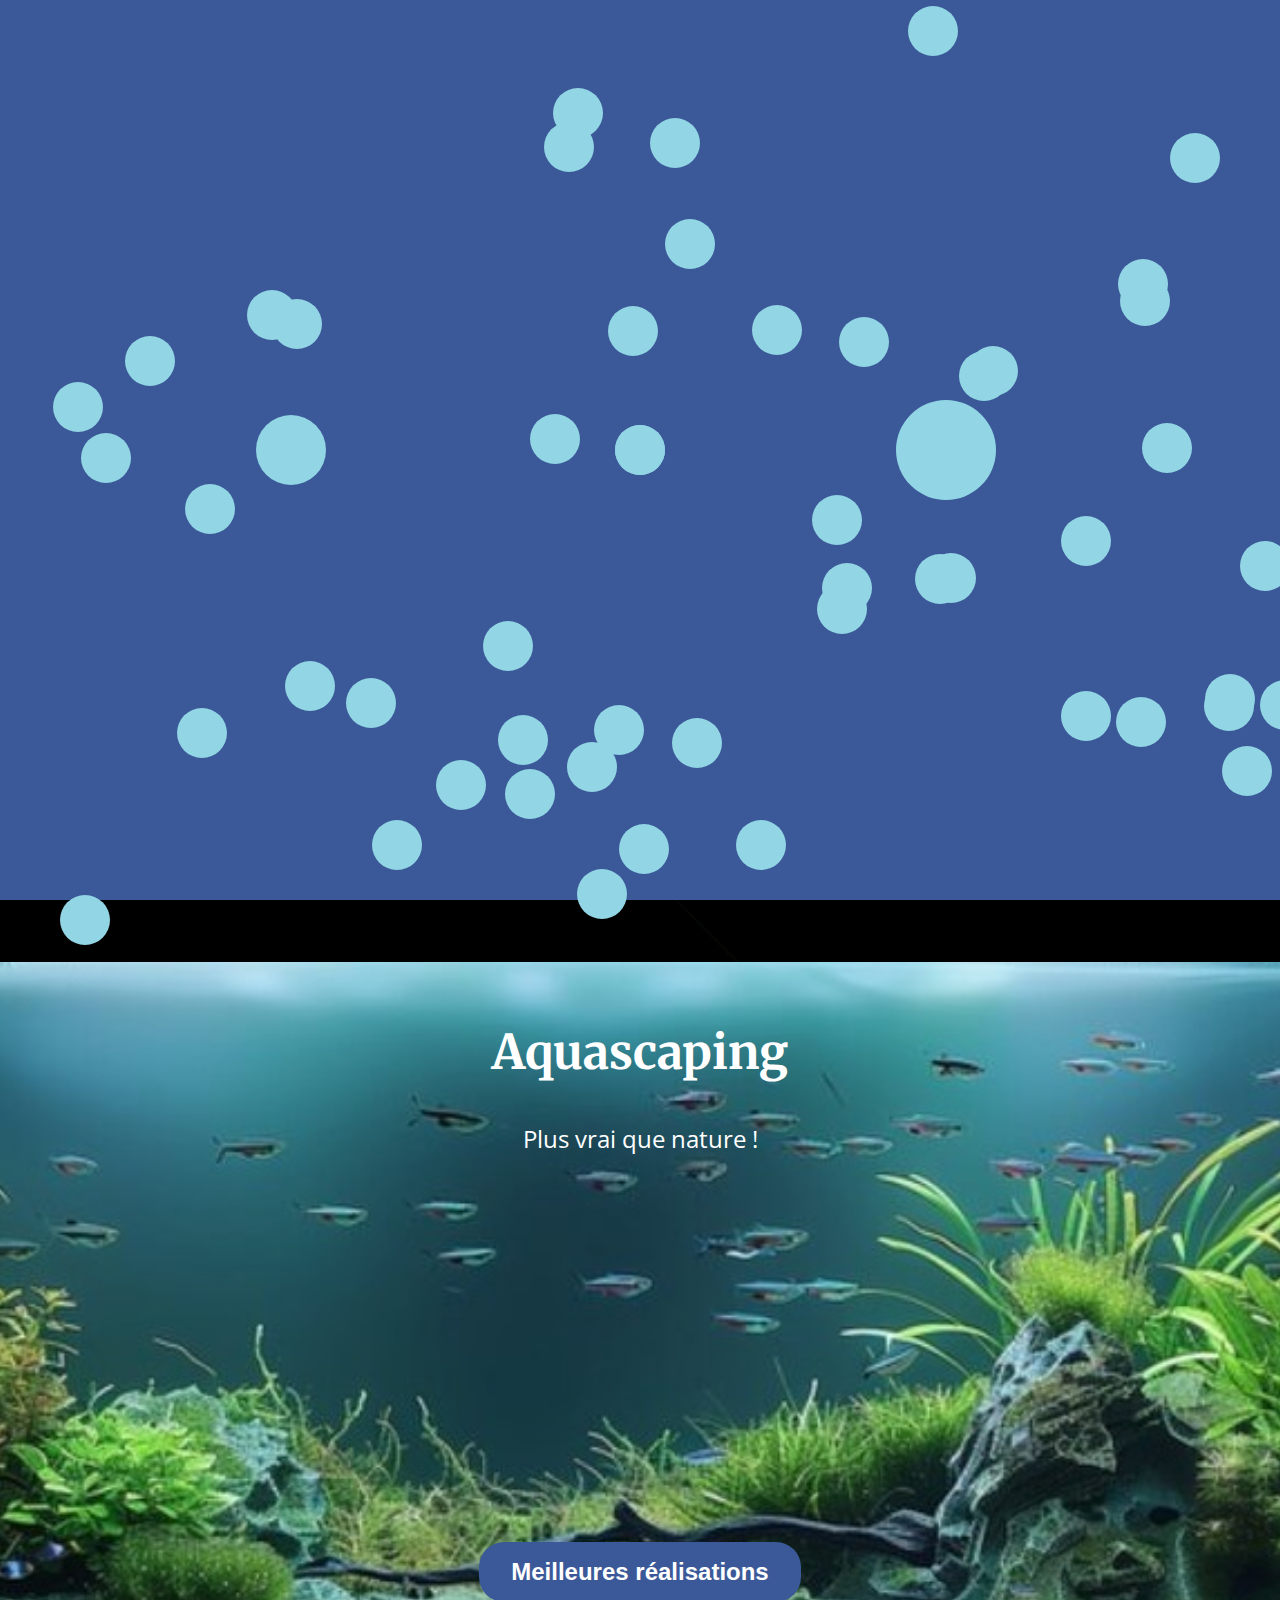
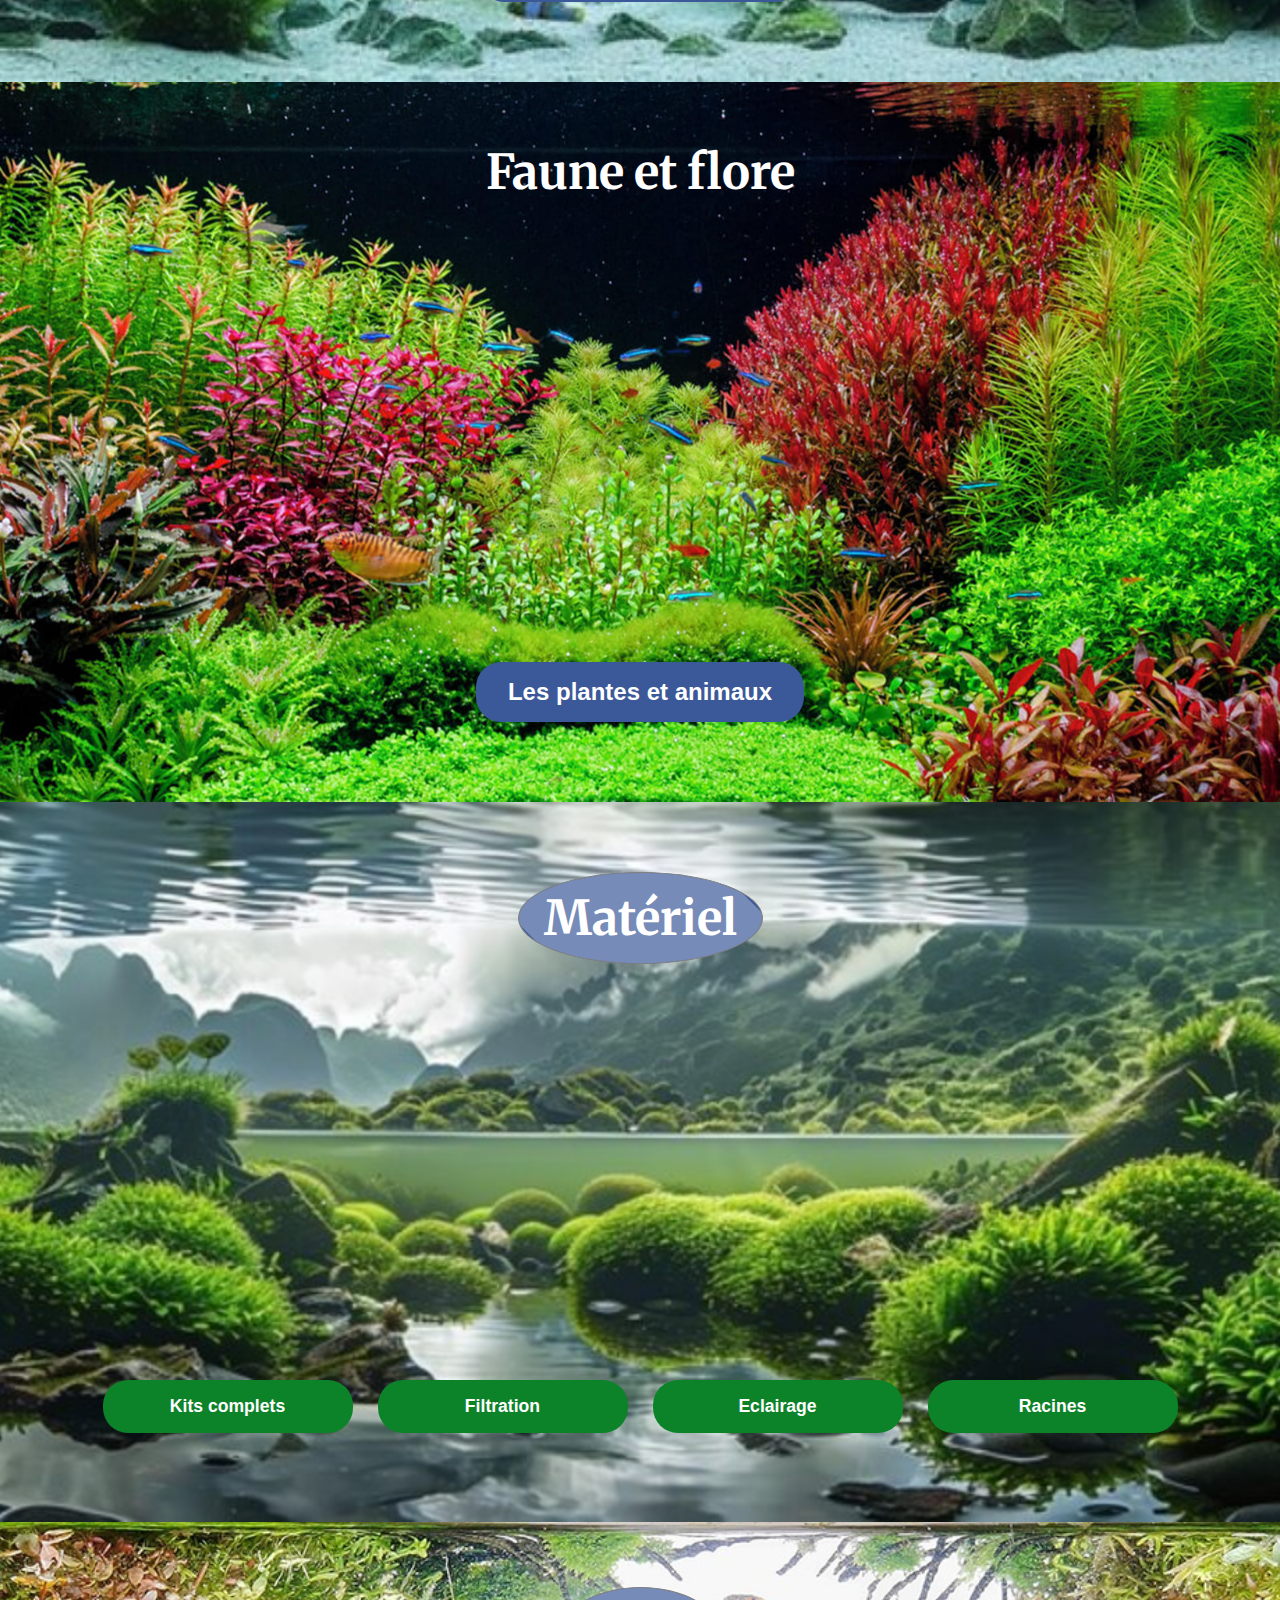
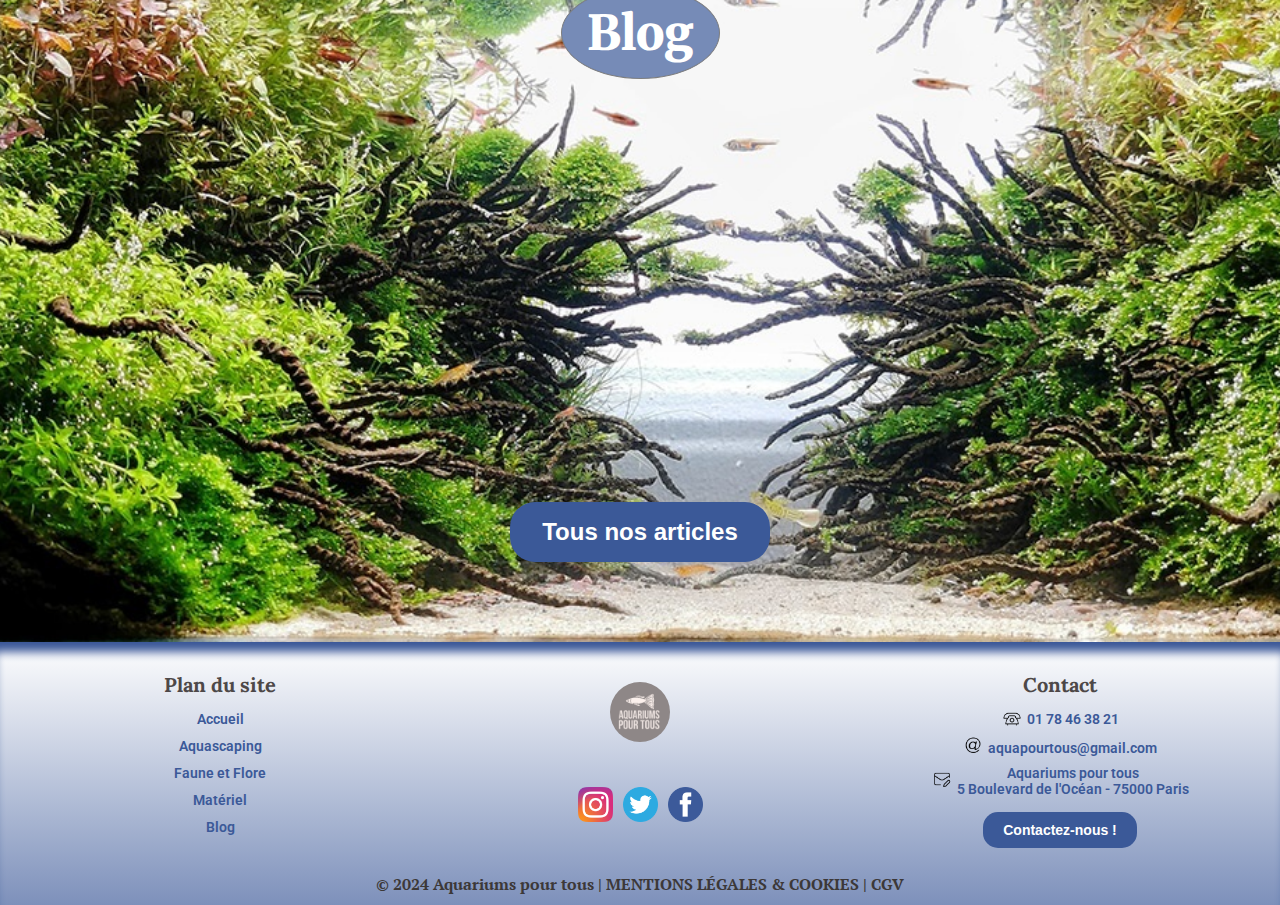
==== commit a321877b: "Update index.html" ====
--- a/index.html
+++ b/index.html
@@ -18,7 +18,7 @@
     <div id="splash-screen" class="splash-screen">
         <div class="bubble"></div>
         <div class="bubble"></div>
-        <span id="accueil">Bienvenue sur Aquariums pour tous</span>
+        <span id="accueil">Aquariums pour tous</span>
         <div class="bubble"></div>
         <div class="bubble"></div>
     </div>
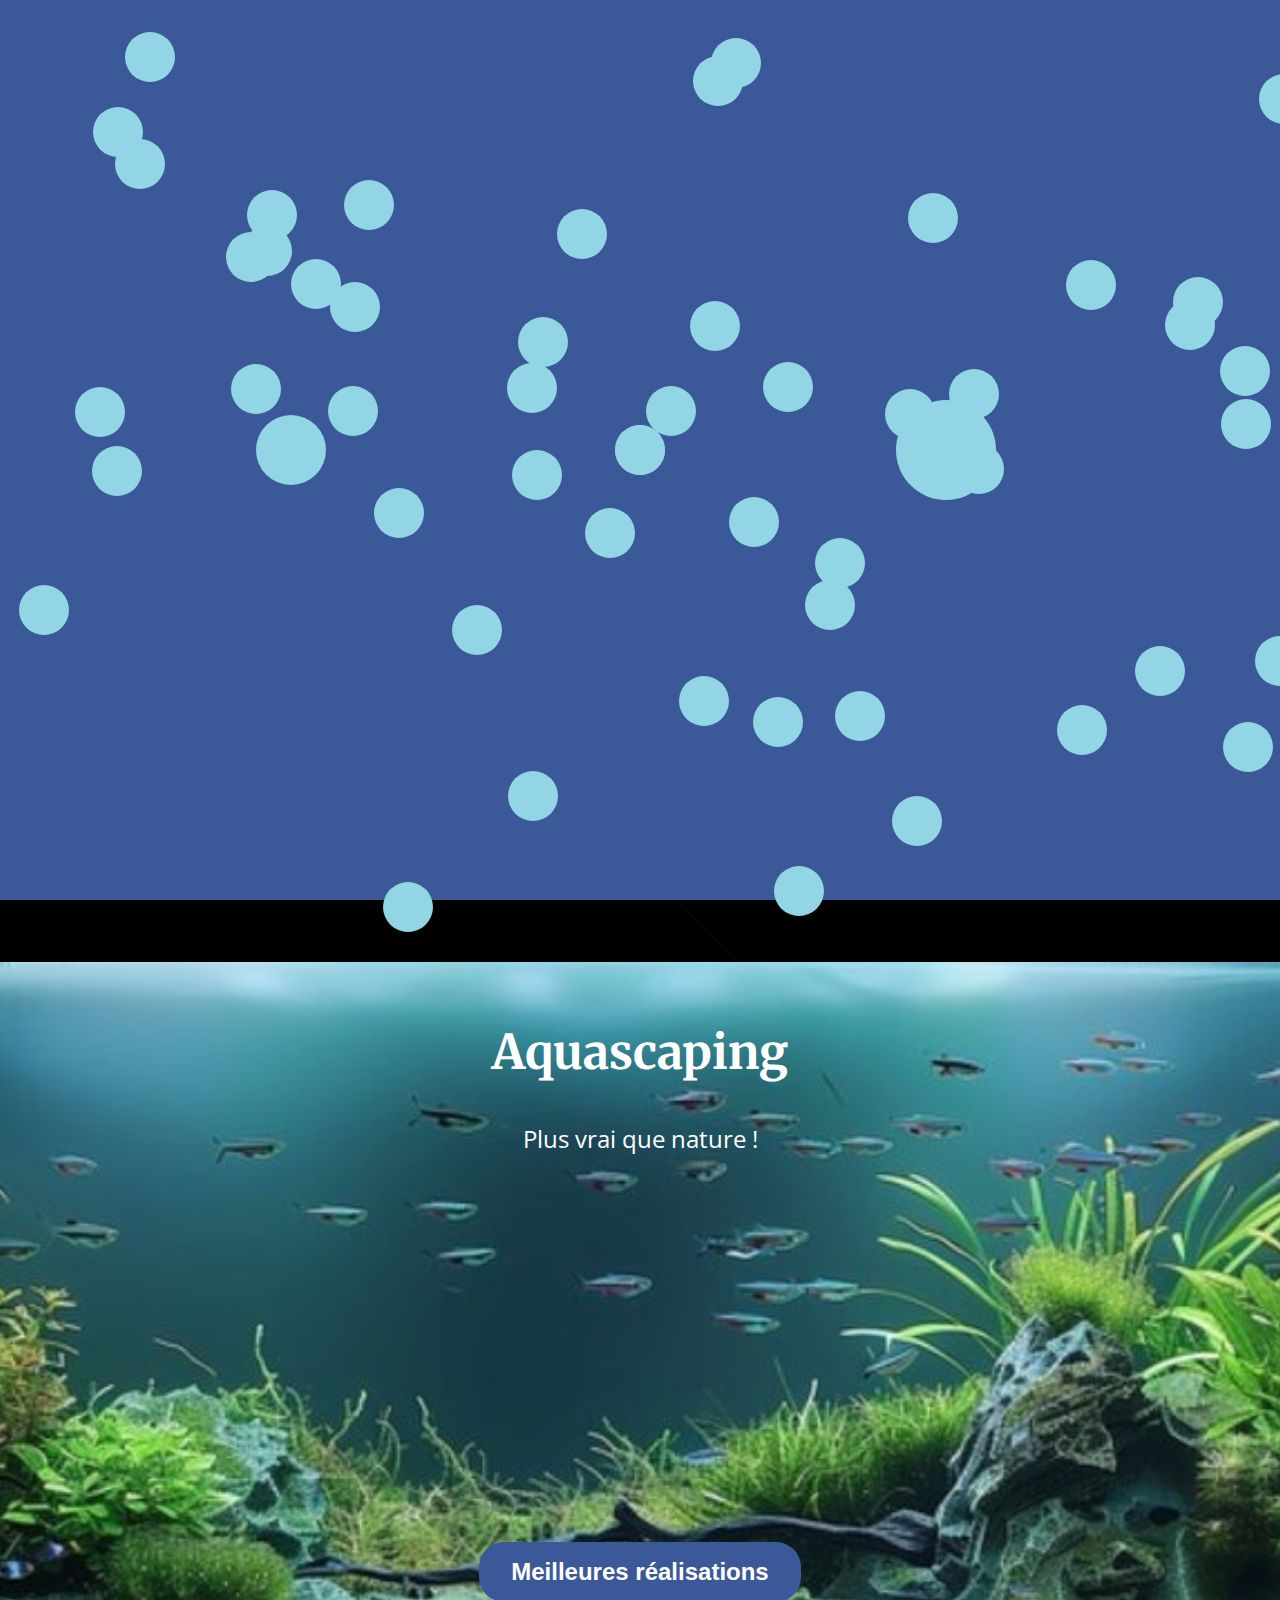
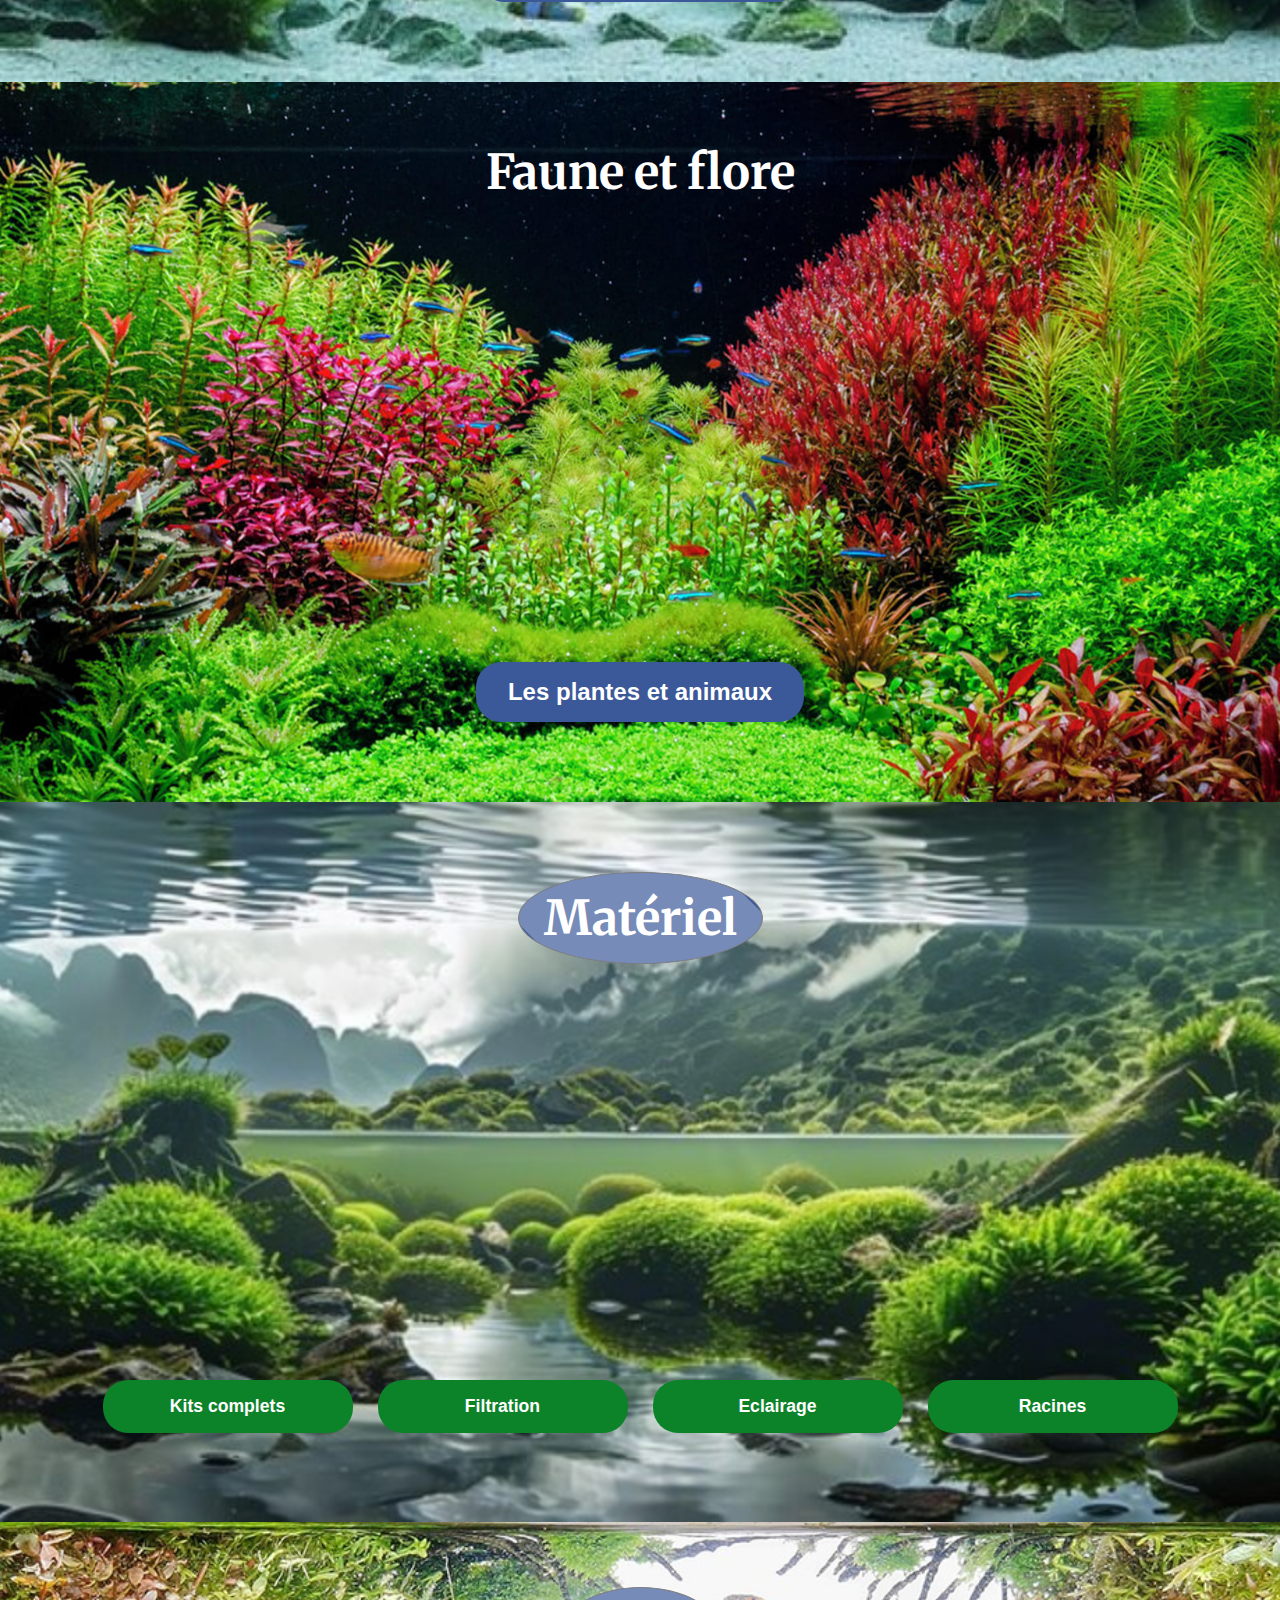
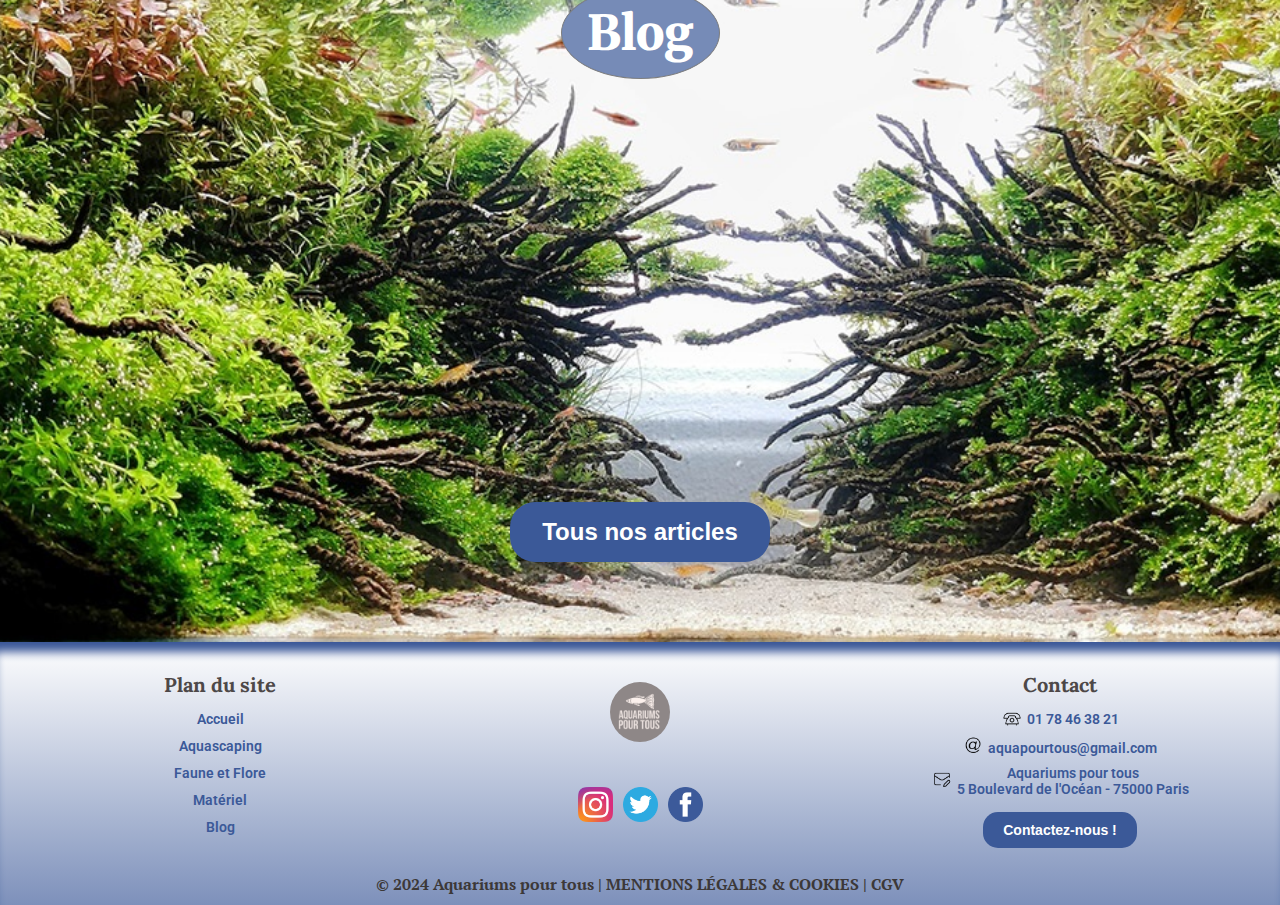
==== commit 45cdb211: "Update index.html" ====
--- a/index.html
+++ b/index.html
@@ -18,7 +18,7 @@
     <div id="splash-screen" class="splash-screen">
         <div class="bubble"></div>
         <div class="bubble"></div>
-        <span id="accueil">Aquariums pour tous</span>
+        <h1 id="accueil">Aquariums pour tous</h1>
         <div class="bubble"></div>
         <div class="bubble"></div>
     </div>
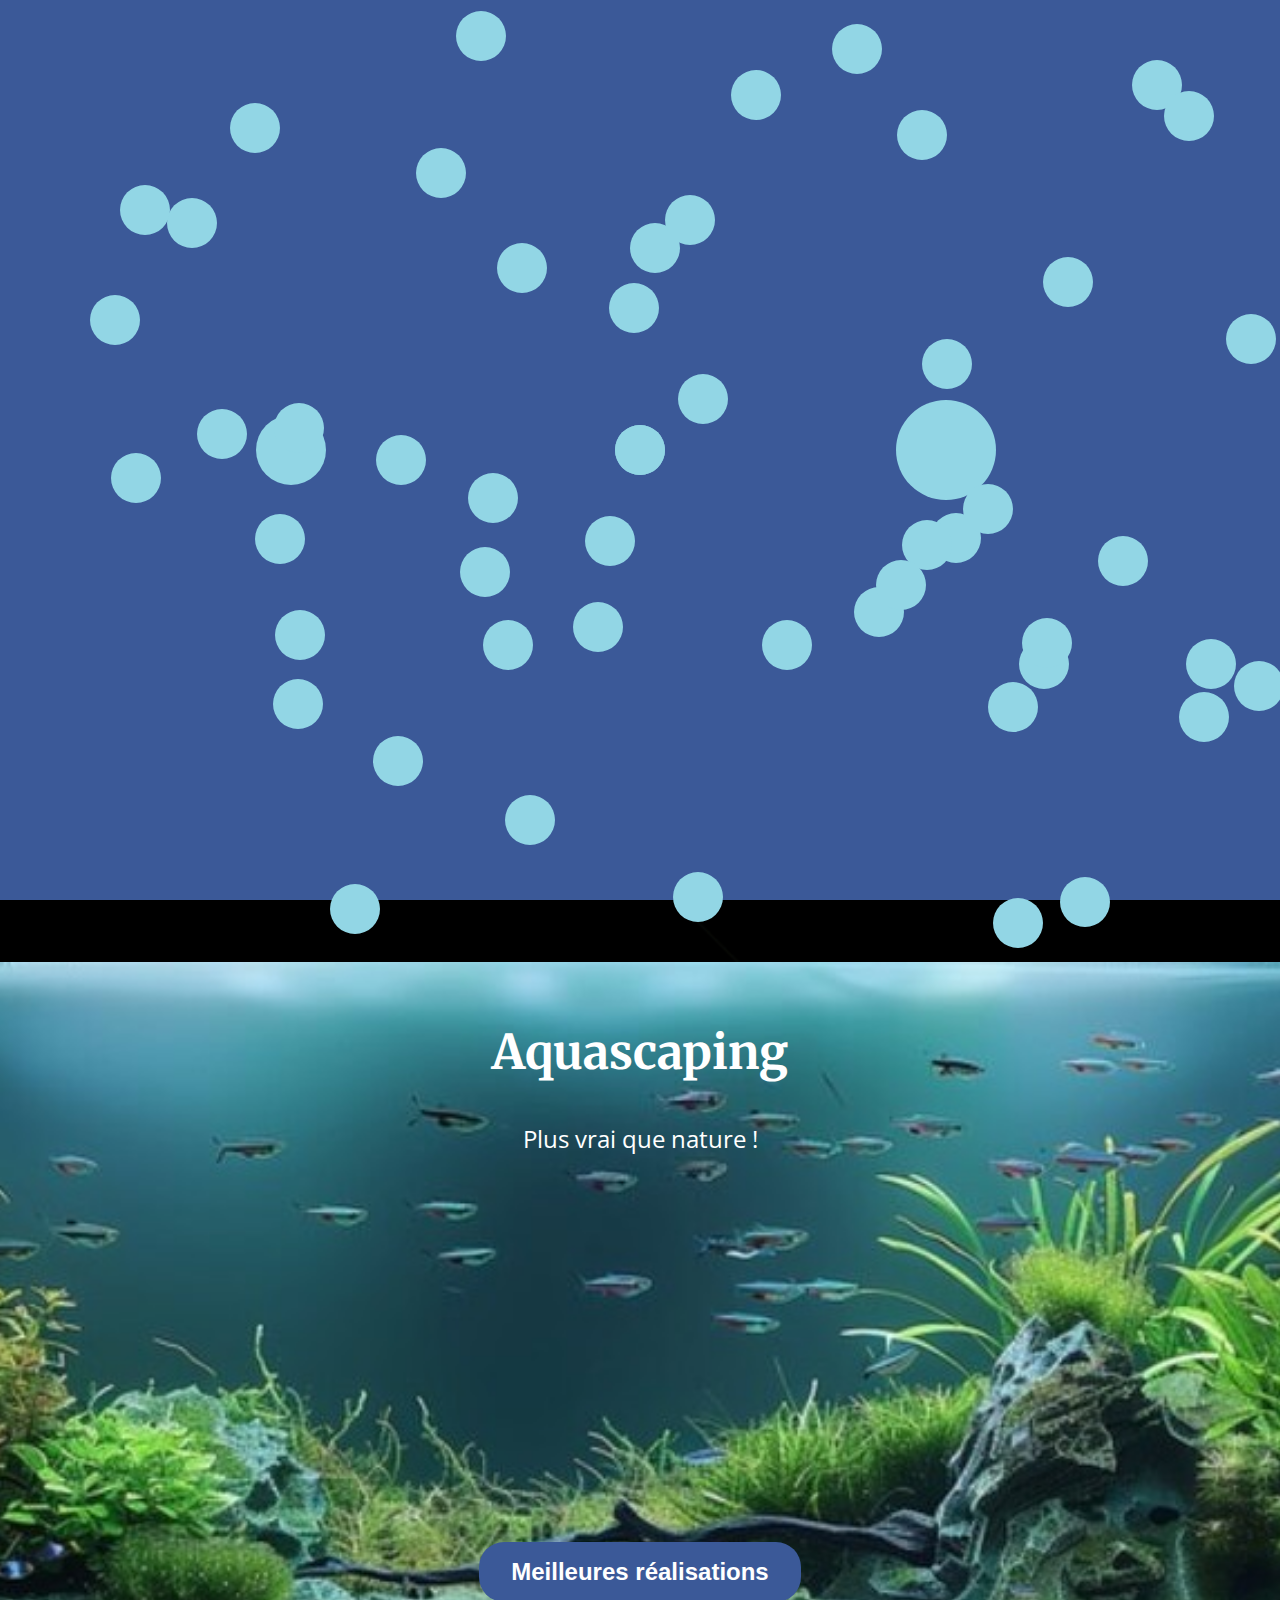
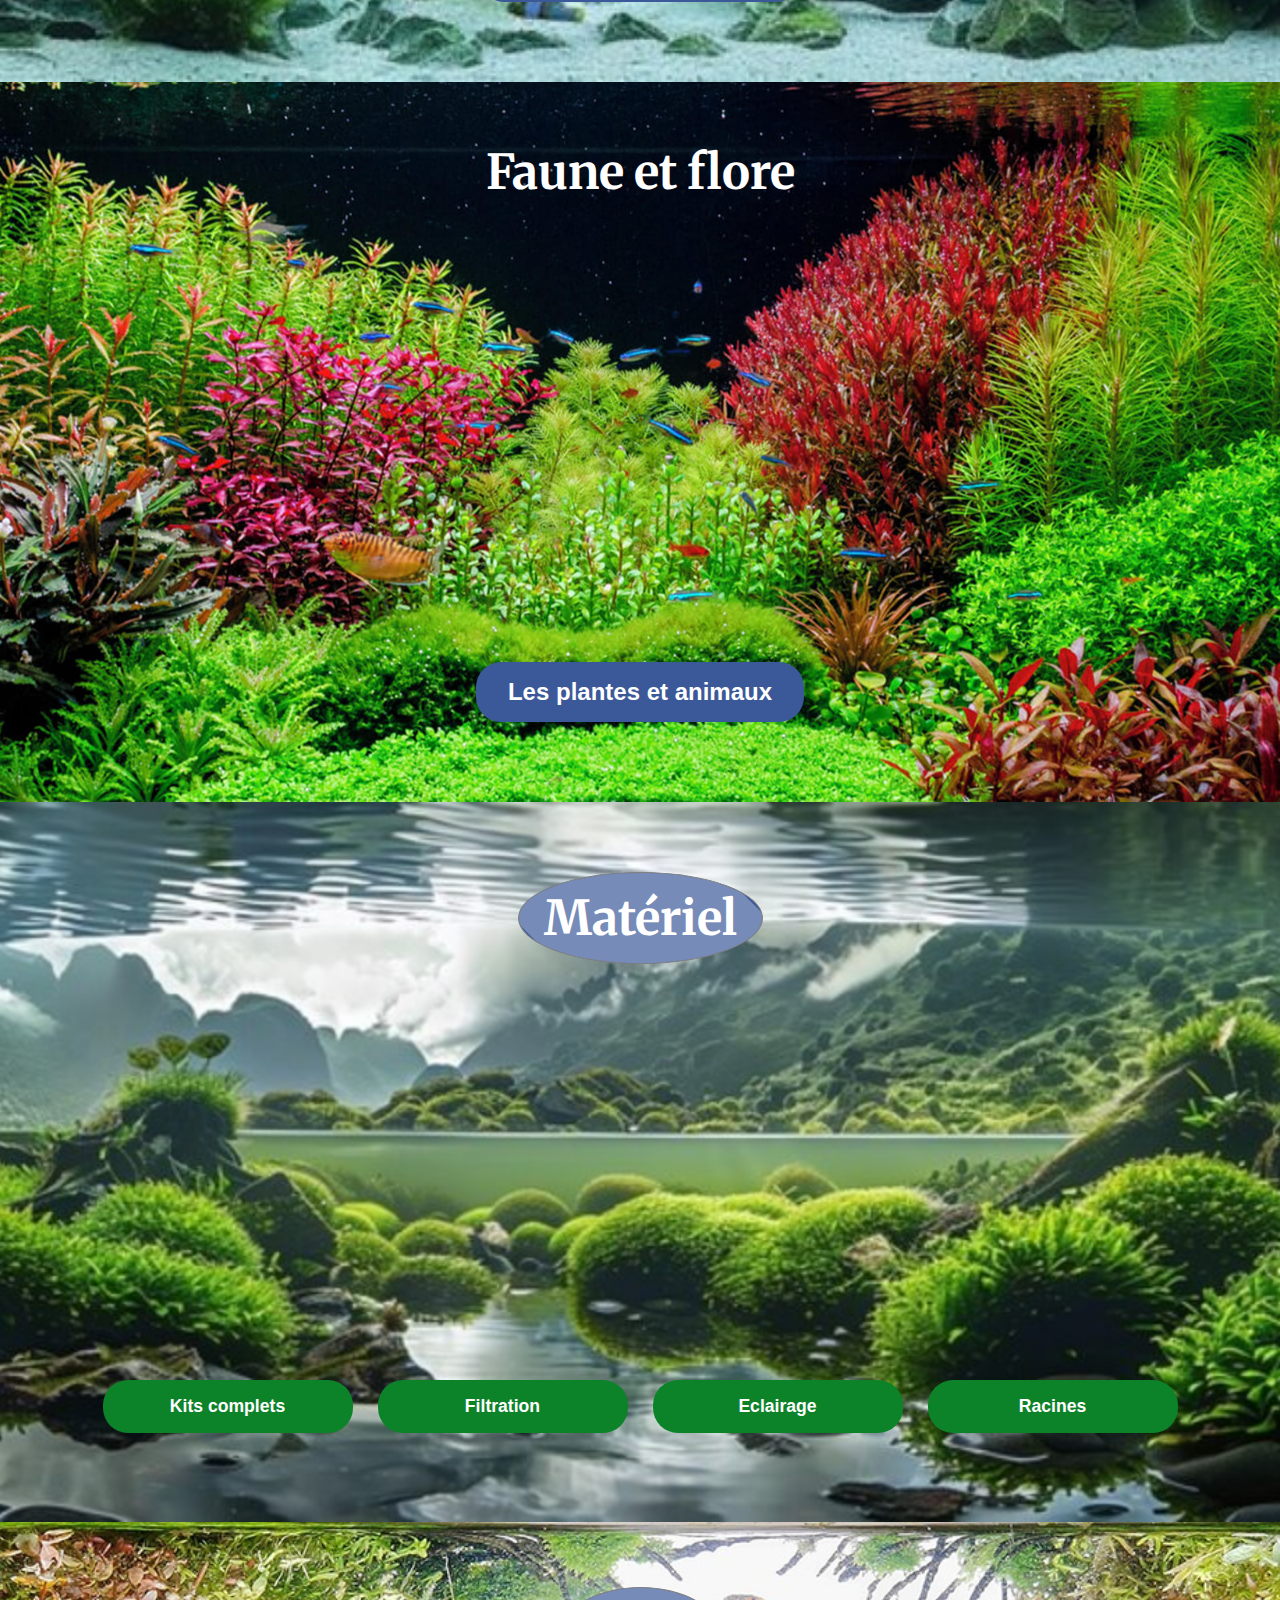
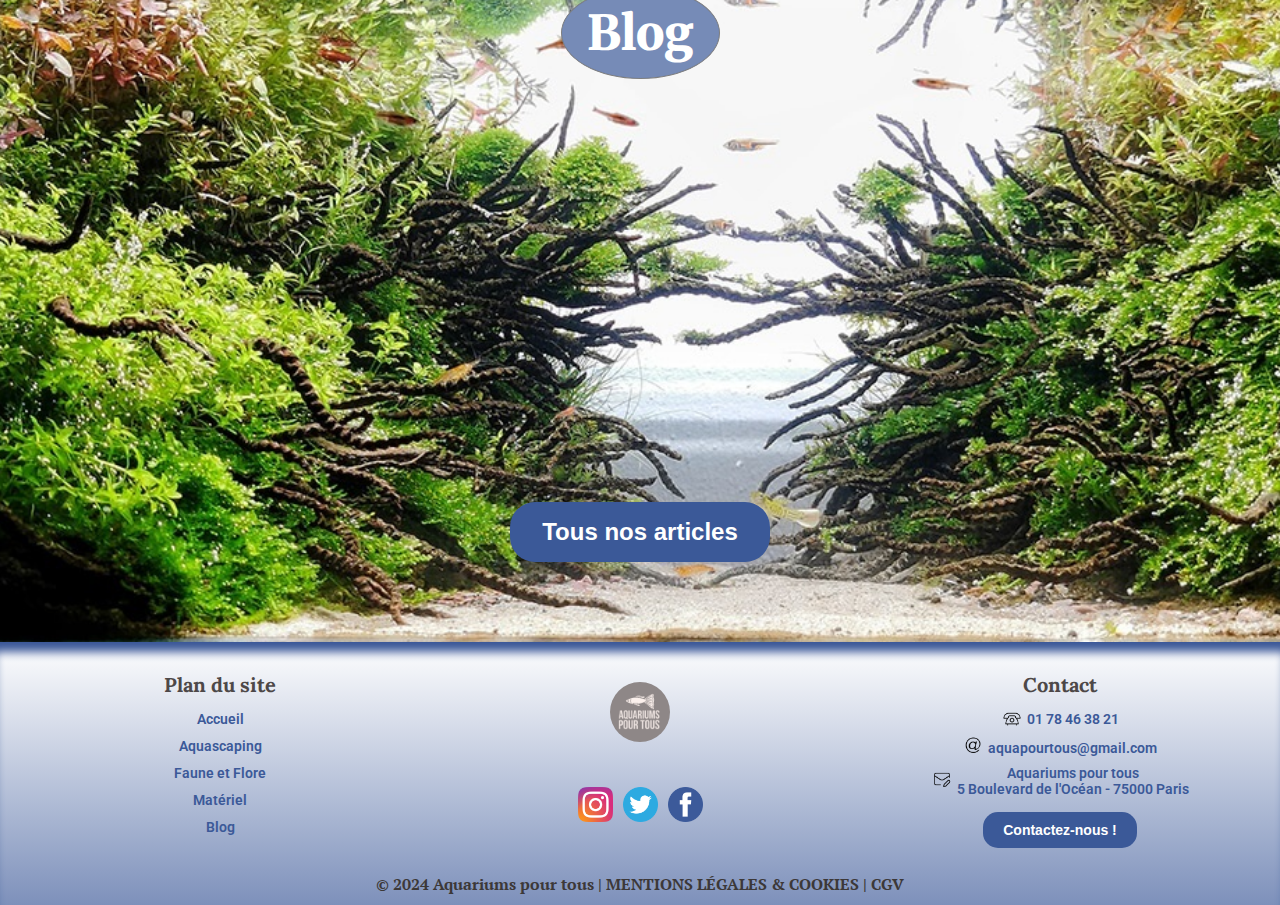
==== commit 6cc70490: "Update index.html" ====
--- a/index.html
+++ b/index.html
@@ -18,7 +18,7 @@
     <div id="splash-screen" class="splash-screen">
         <div class="bubble"></div>
         <div class="bubble"></div>
-        <h1 id="accueil">Aquariums pour tous</h1>
+        <span id="accueil">Aquariums pour tous</span>
         <div class="bubble"></div>
         <div class="bubble"></div>
     </div>
--- a/styles/style-design.css
+++ b/styles/style-design.css
@@ -411,8 +411,9 @@
 
     /*----Animation first visit-------*/
 
-    #accueil {
+    #accueil h1 {
         font-size: 1.5em;
+        align-content: center;
     }
 
     /*--------Header-------*/
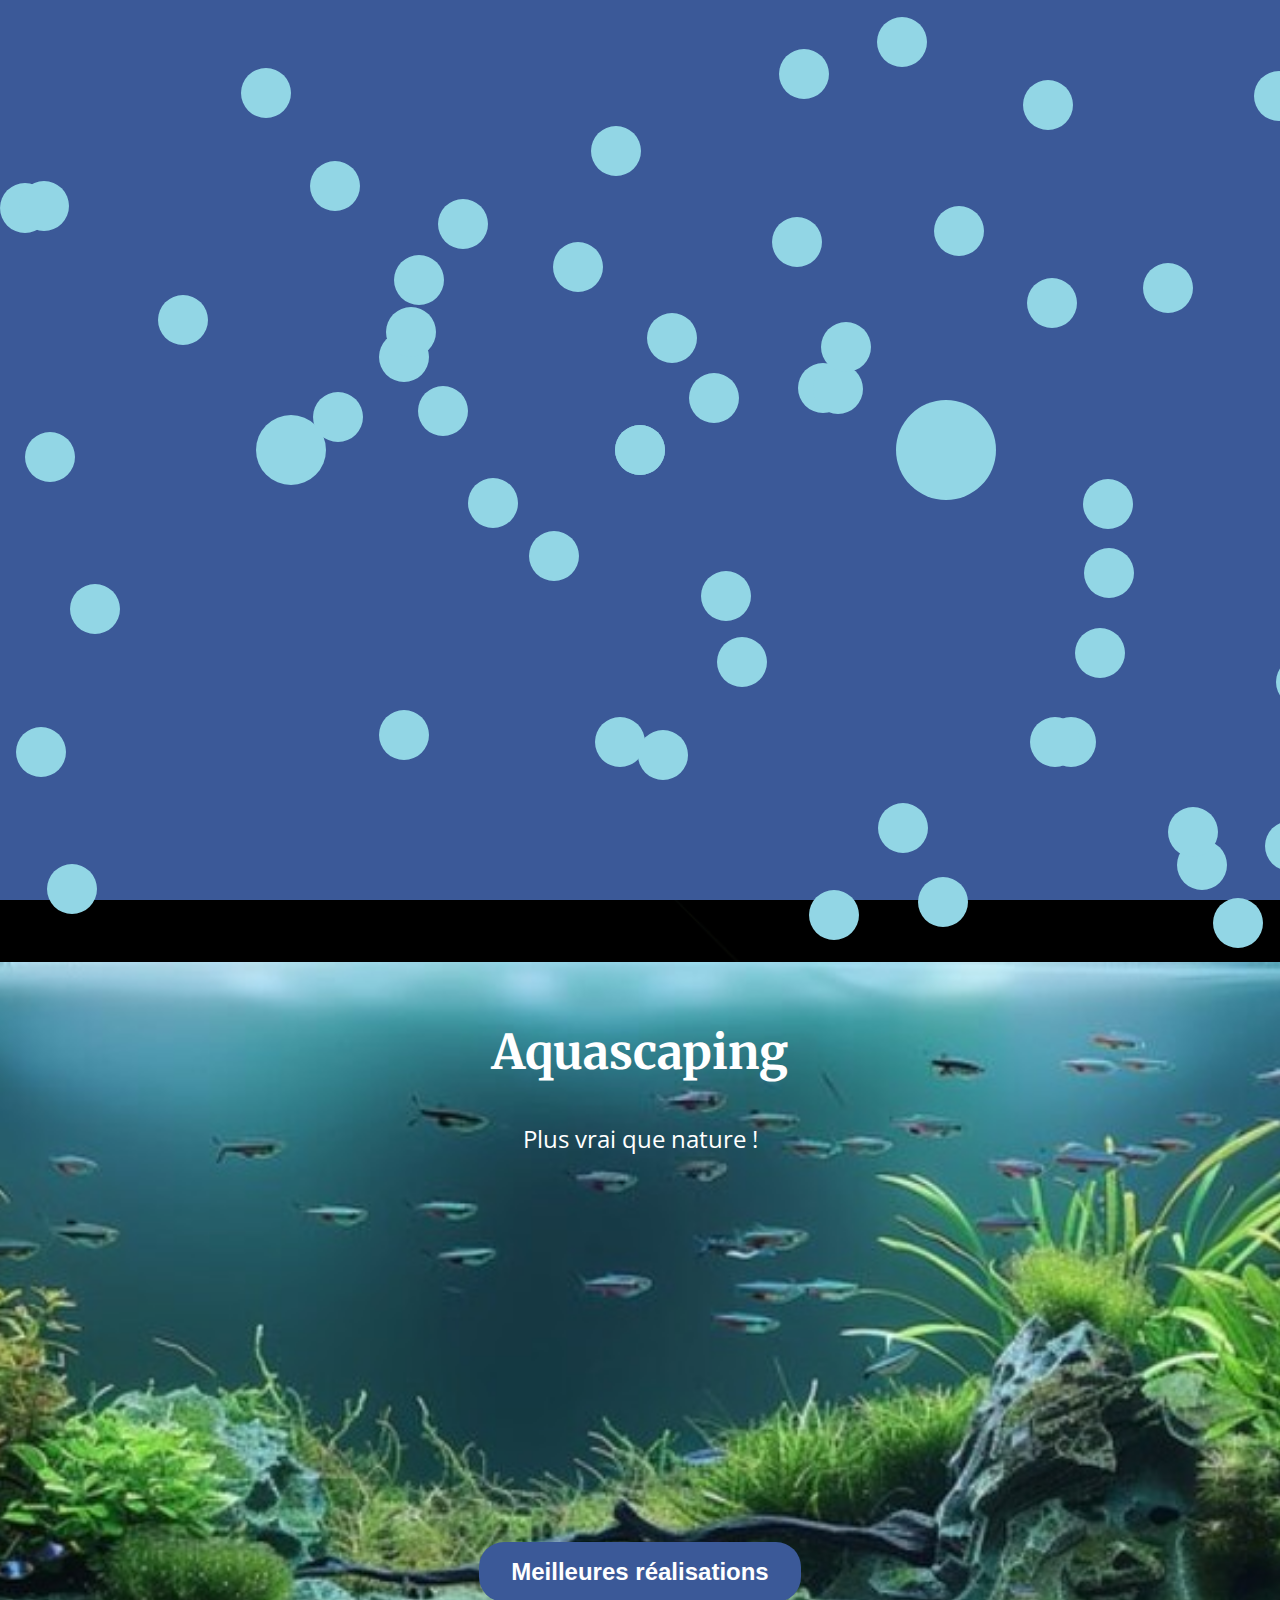
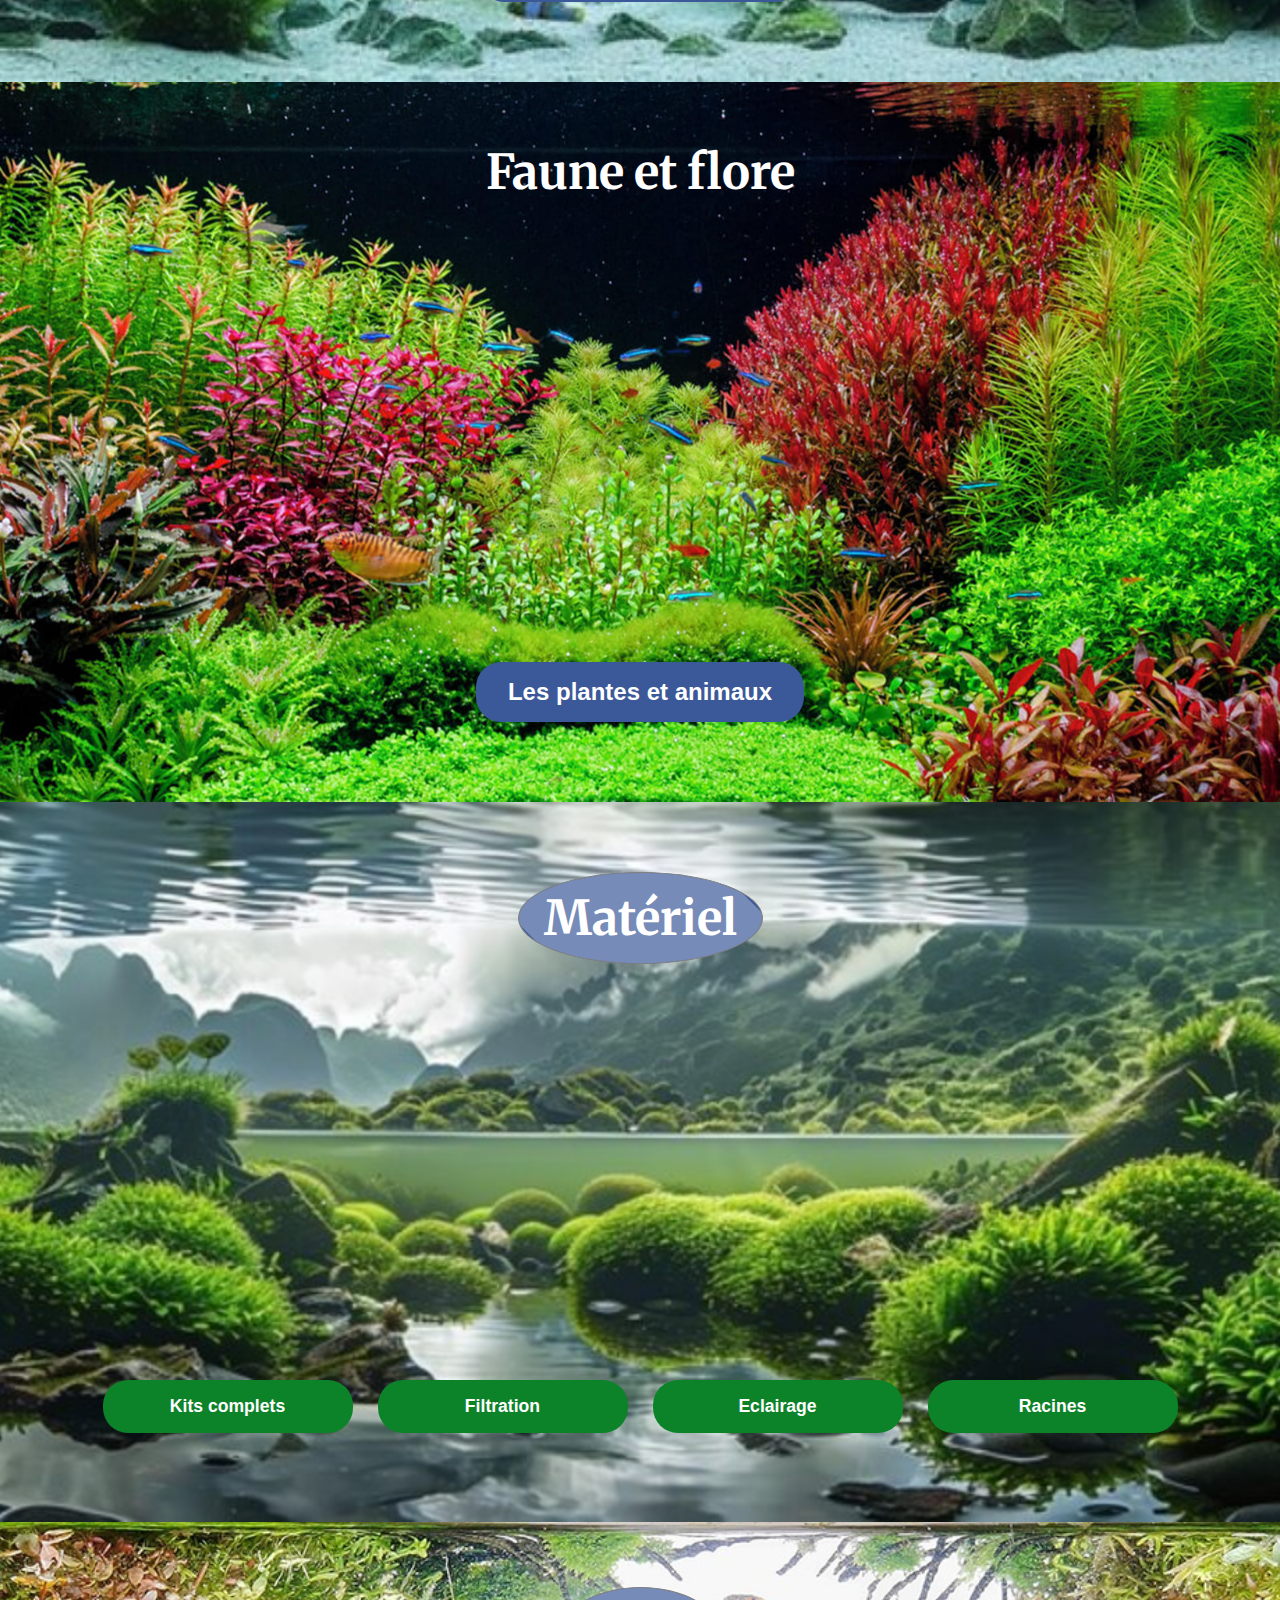
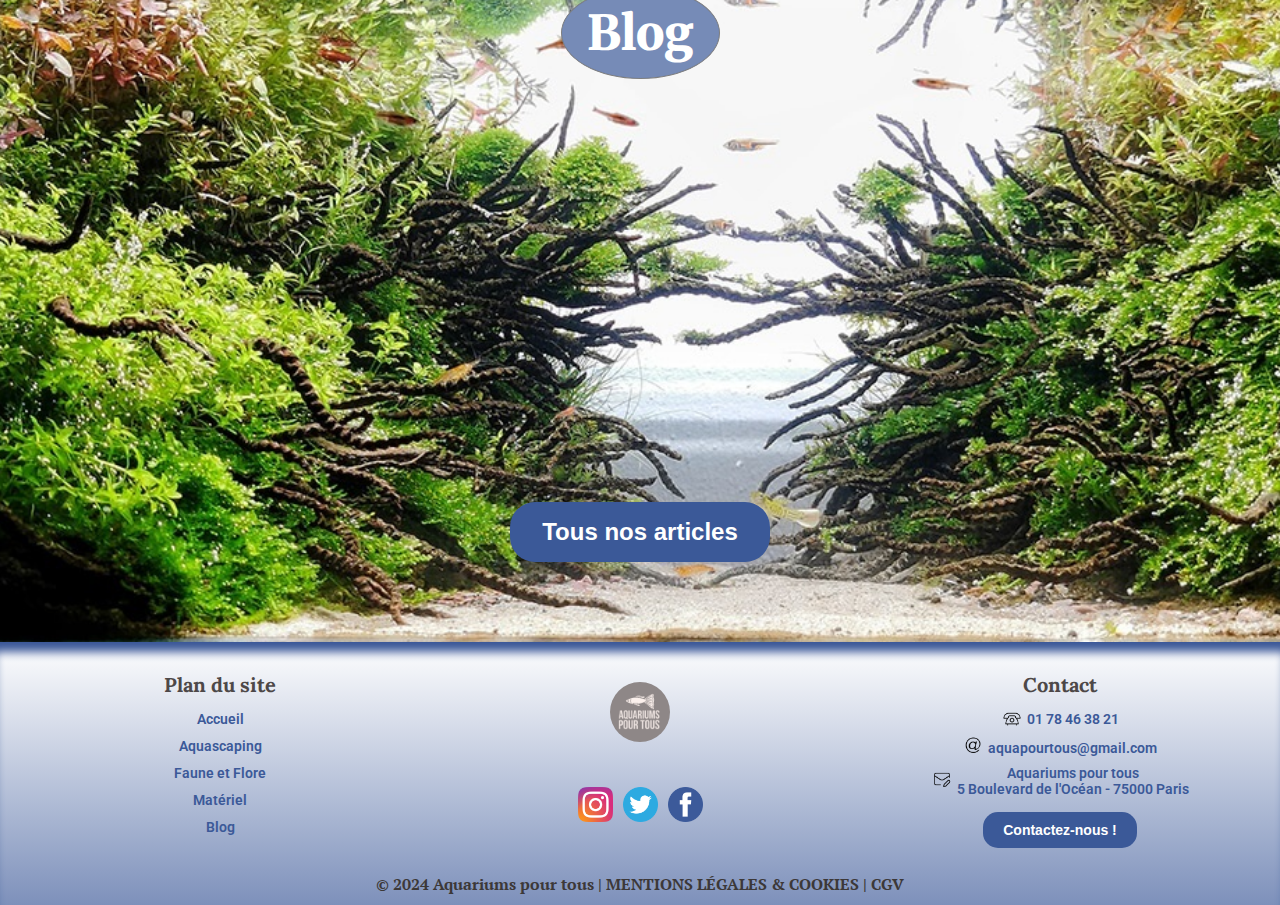
==== commit 8b1f1cfc: "Update index.html" ====
--- a/index.html
+++ b/index.html
@@ -9,6 +9,7 @@
     <link rel="stylesheet" href="styles/style-design.css">
     <link rel="icon" type="image/png" sizes="16x16" href="assets/icon/favicon.png">
     <link href="https://fonts.googleapis.com/css2?family=Lora:ital,wght@0,400..700;1,400..700&family=Merriweather:ital,wght@0,300;0,400;0,700;0,900;1,300;1,400;1,700;1,900&family=Open+Sans:ital,wght@0,300..800;1,300..800&family=PT+Serif:ital,wght@0,400;0,700;1,400;1,700&family=Roboto:ital,wght@0,100;0,300;0,400;0,500;0,700;0,900;1,100;1,300;1,400;1,500;1,700;1,900&display=swap" rel="stylesheet">
+    <link rel="stylesheet" href="styles.css?v=1.0">
 </head>
 
 <body>
--- a/styles/style-design.css
+++ b/styles/style-design.css
@@ -411,9 +411,8 @@
 
     /*----Animation first visit-------*/
 
-    #accueil h1 {
+    #accueil {
         font-size: 1.5em;
-        align-content: center;
     }
 
     /*--------Header-------*/
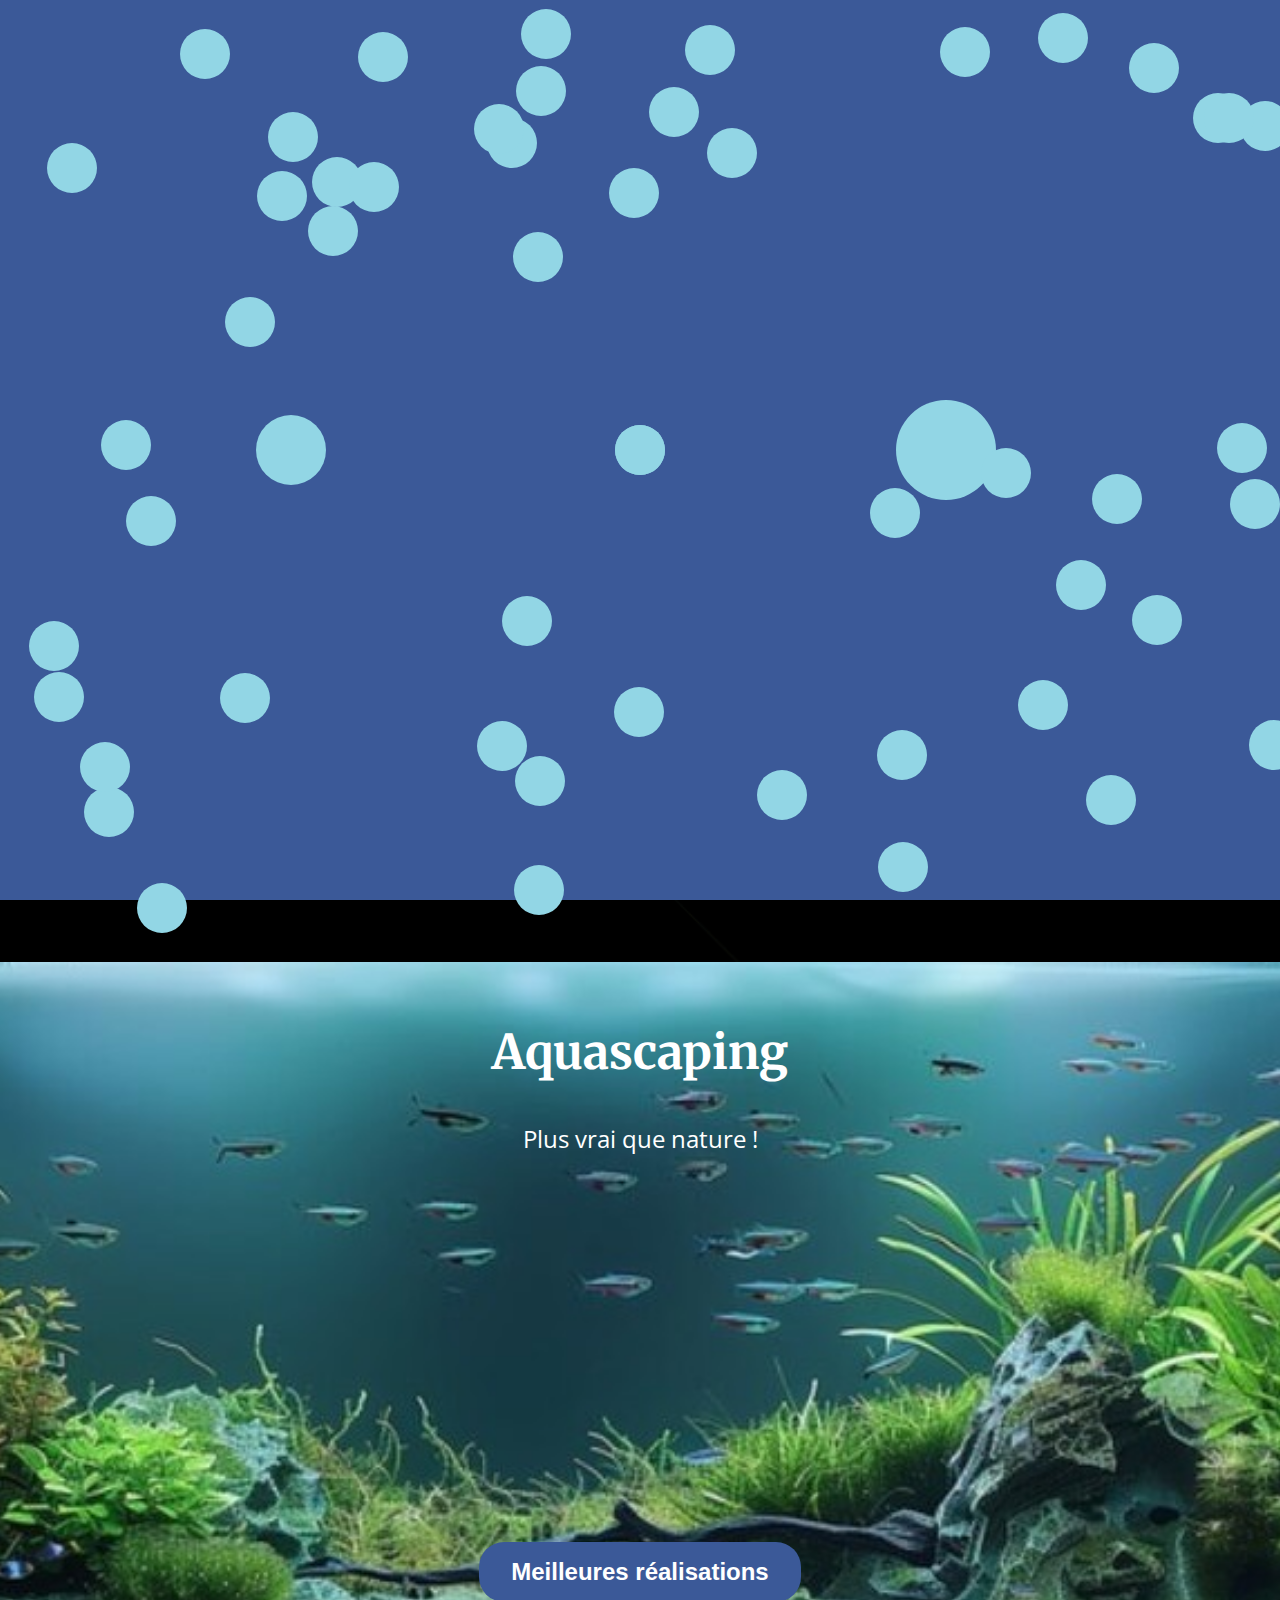
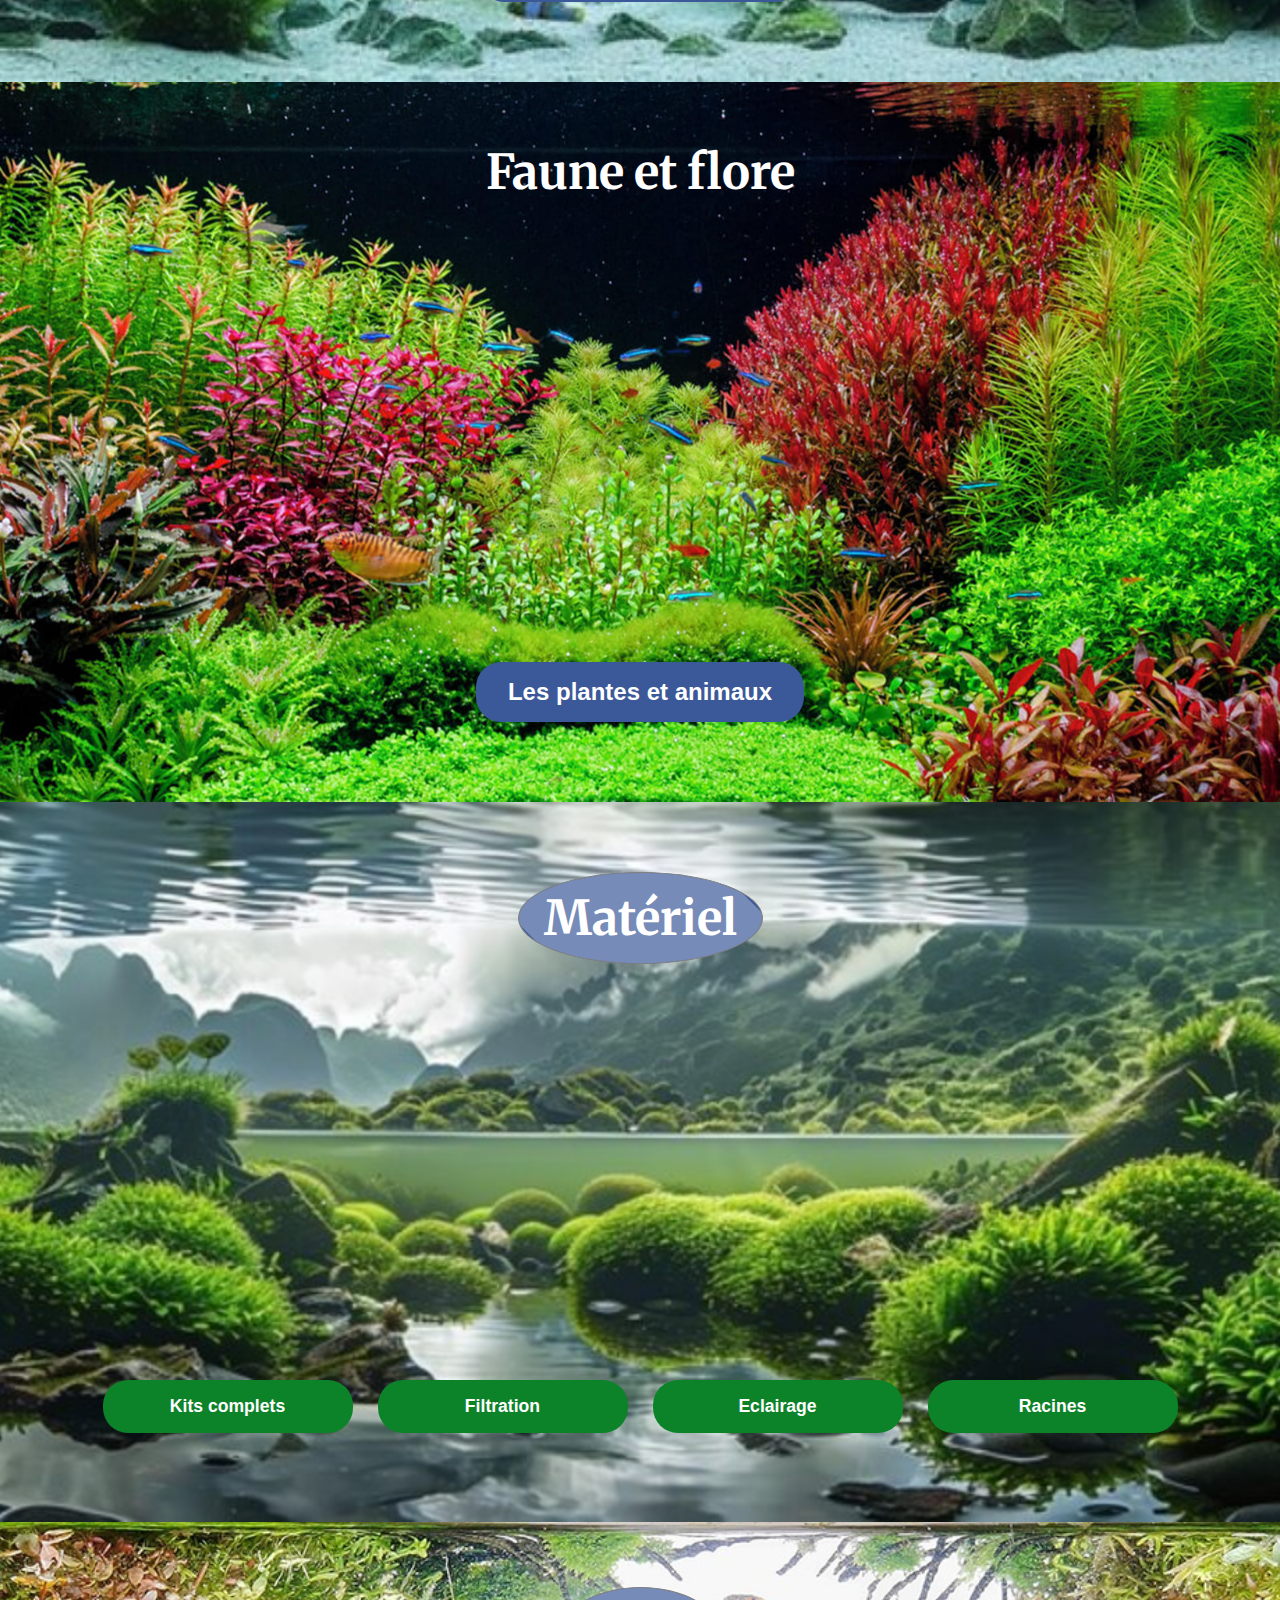
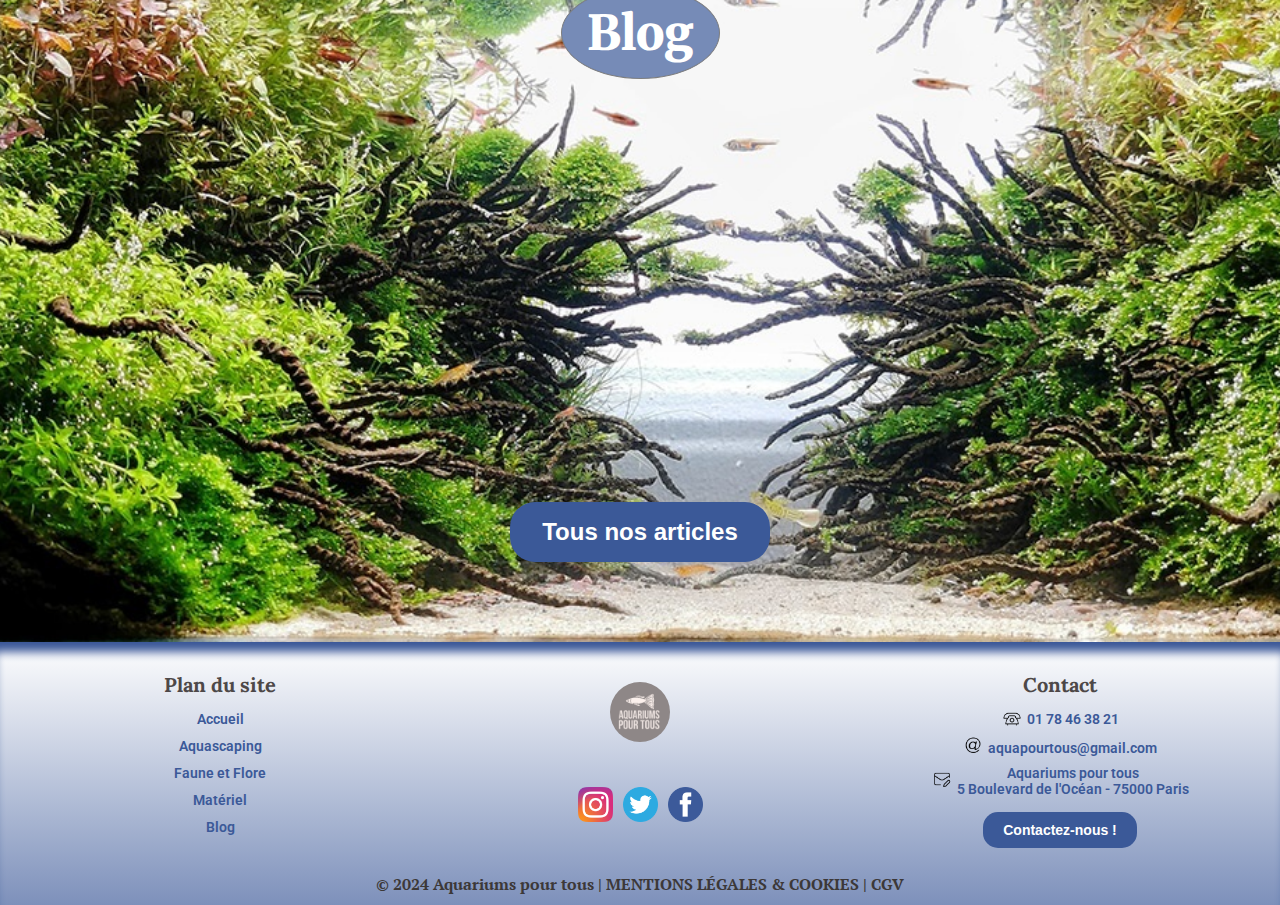
==== commit 460fb2e1: "Update index.html" ====
--- a/index.html
+++ b/index.html
@@ -9,7 +9,6 @@
     <link rel="stylesheet" href="styles/style-design.css">
     <link rel="icon" type="image/png" sizes="16x16" href="assets/icon/favicon.png">
     <link href="https://fonts.googleapis.com/css2?family=Lora:ital,wght@0,400..700;1,400..700&family=Merriweather:ital,wght@0,300;0,400;0,700;0,900;1,300;1,400;1,700;1,900&family=Open+Sans:ital,wght@0,300..800;1,300..800&family=PT+Serif:ital,wght@0,400;0,700;1,400;1,700&family=Roboto:ital,wght@0,100;0,300;0,400;0,500;0,700;0,900;1,100;1,300;1,400;1,500;1,700;1,900&display=swap" rel="stylesheet">
-    <link rel="stylesheet" href="styles.css?v=1.0">
 </head>
 
 <body>
